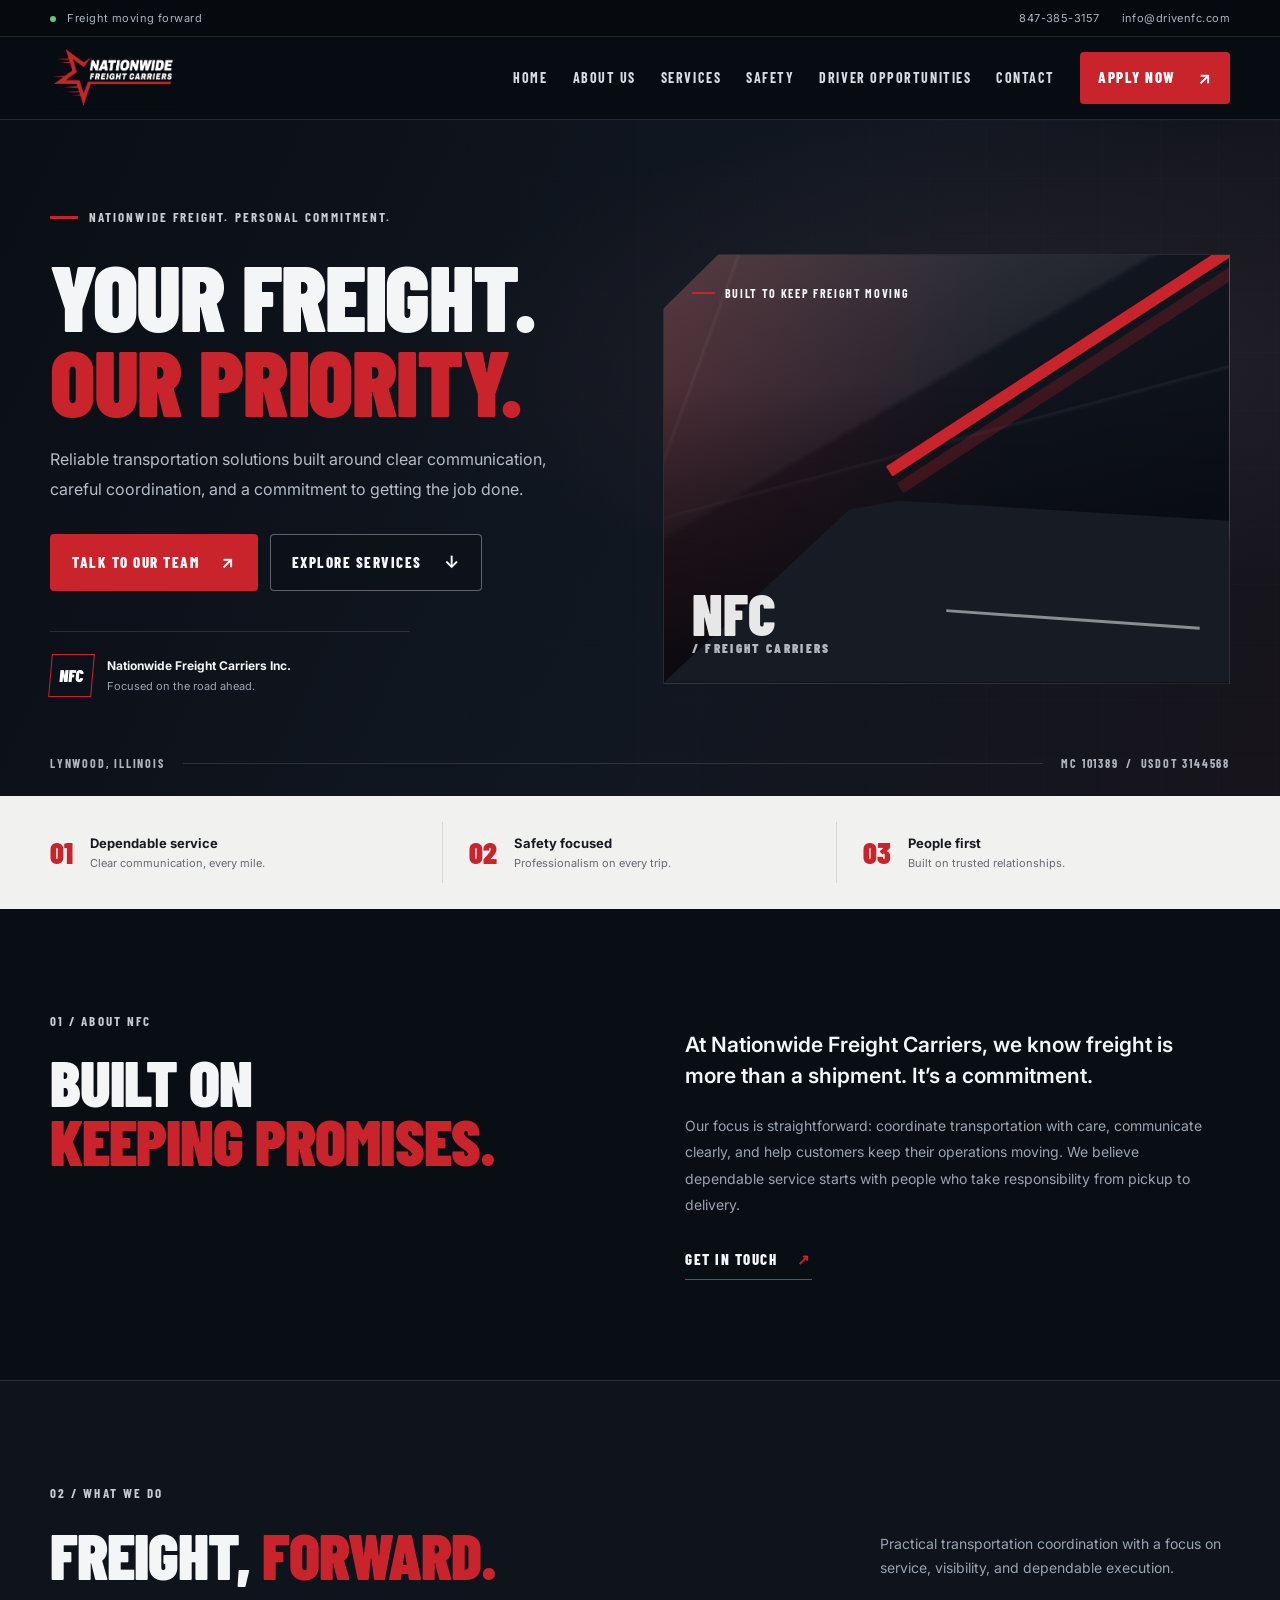
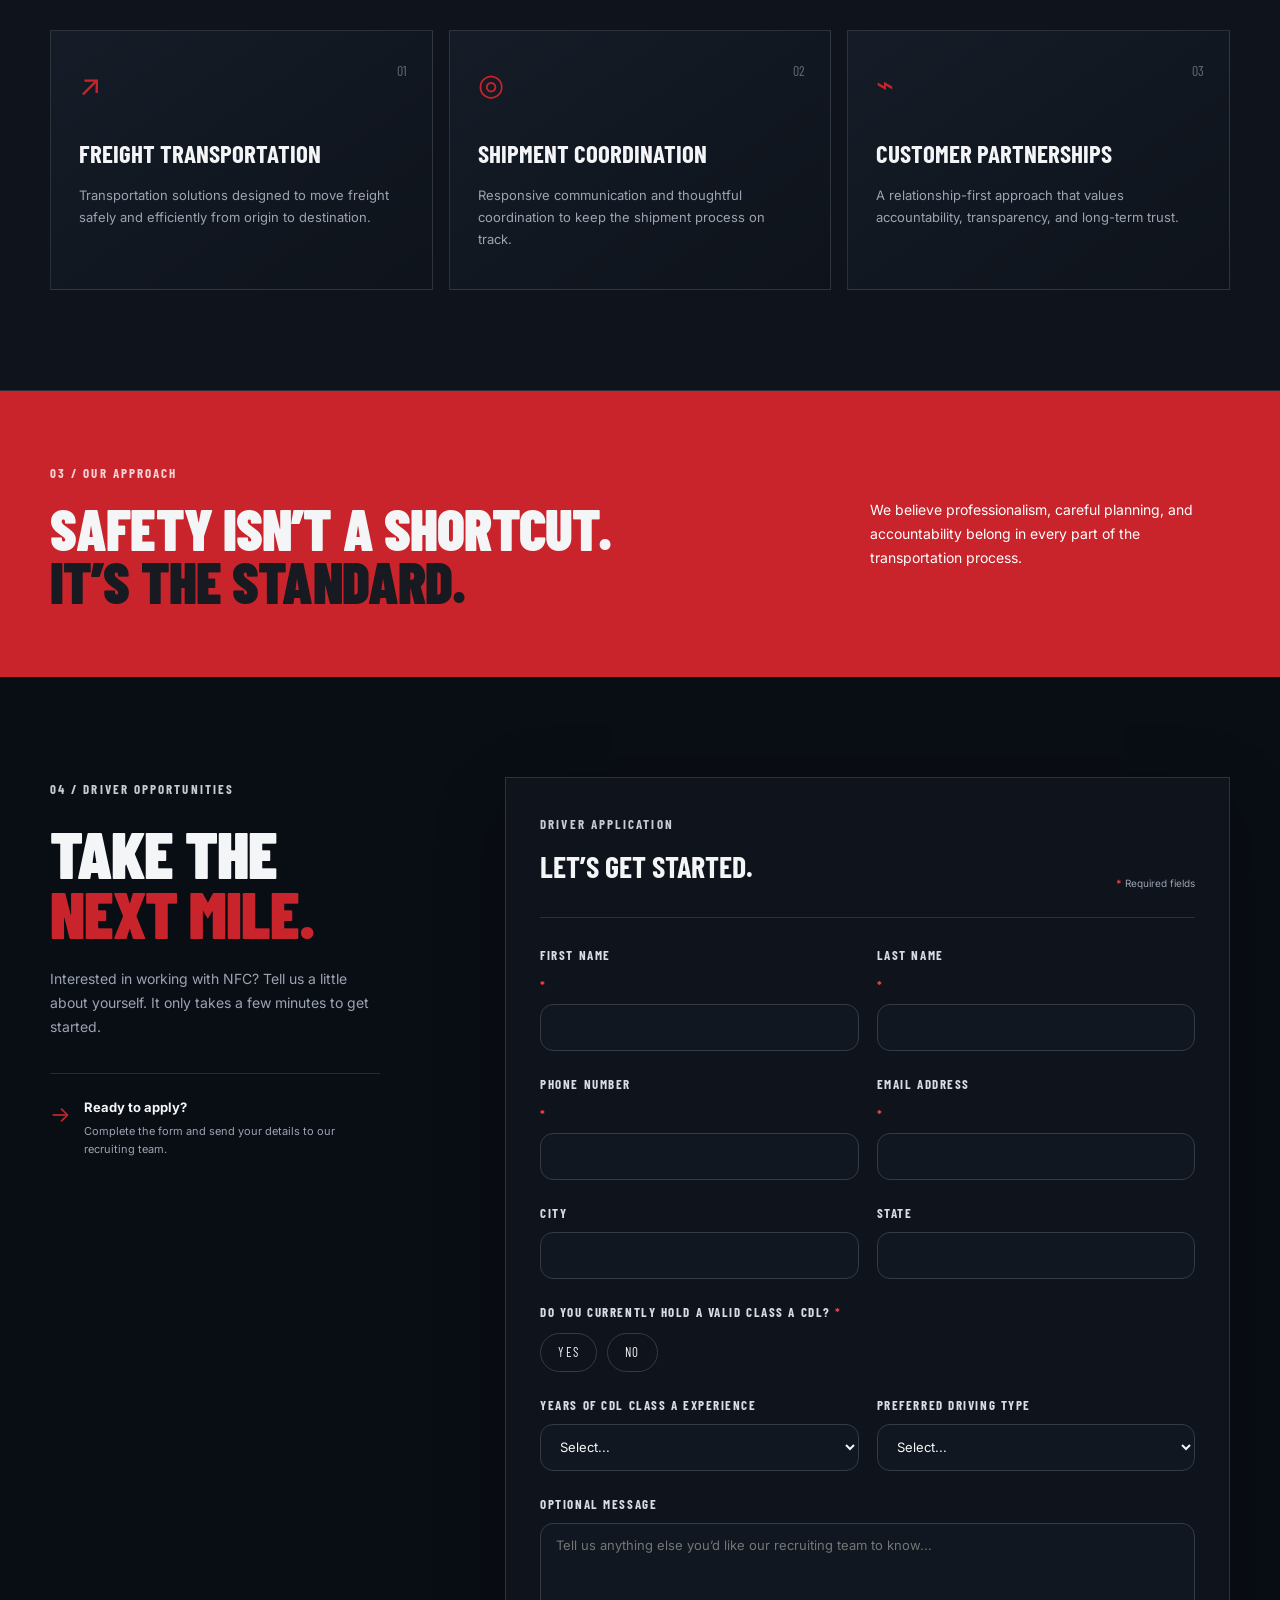
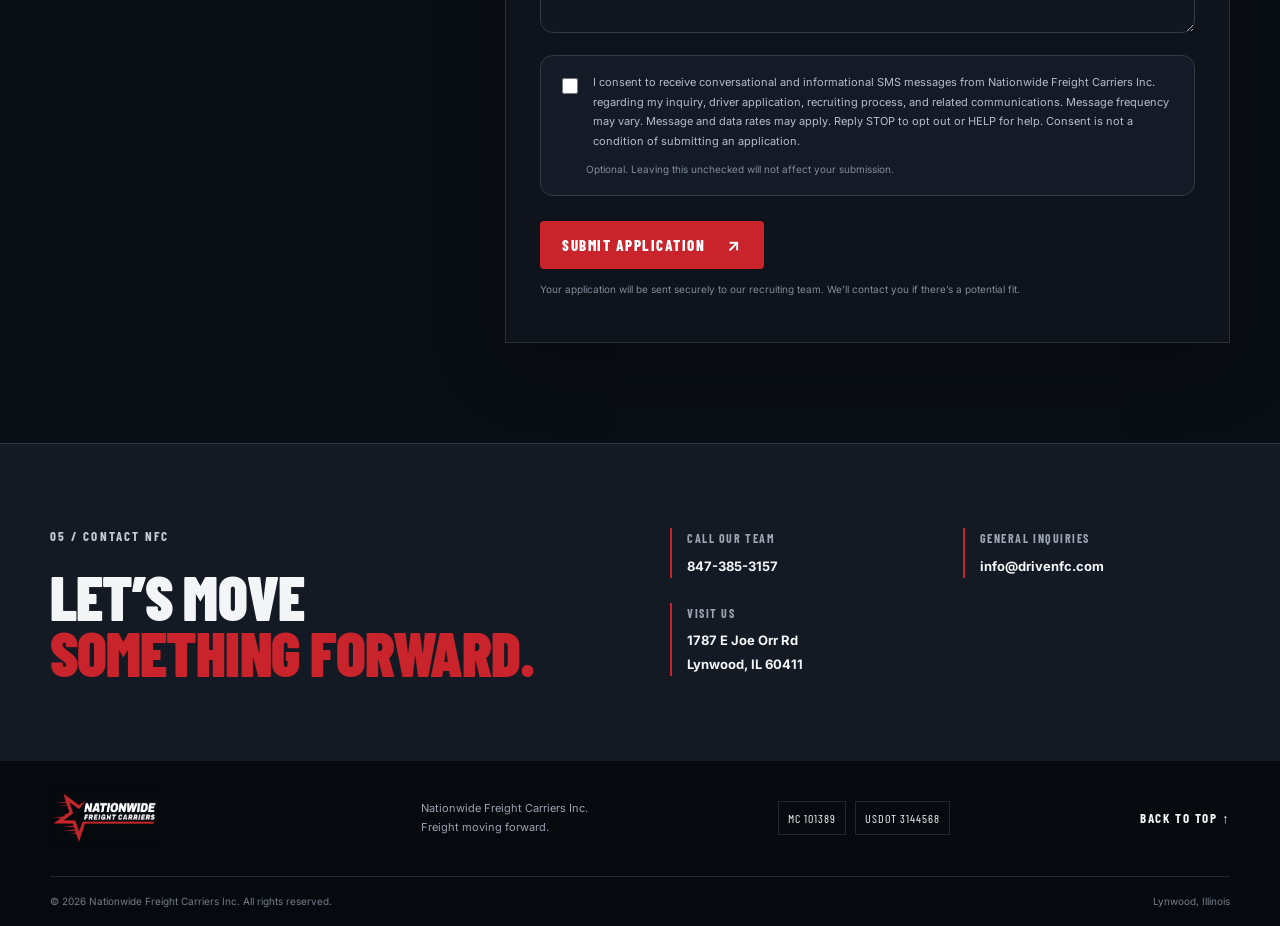
==== index.html @ 6bbef36c "Add favicon and apple touch icon links Add favicon and apple touch icon links to the HTML." ====
<!doctype html>
<html lang="en">
<head>
  <meta charset="utf-8">
  <meta name="viewport" content="width=device-width, initial-scale=1">
  <meta name="theme-color" content="#090d14">
  <meta name="description" content="Nationwide Freight Carriers Inc. — dependable freight transportation and logistics. Contact NFC or apply to join our team.">
  <title>Nationwide Freight Carriers Inc. | NFC</title>
  <link rel="preconnect" href="https://fonts.googleapis.com">
  <link rel="preconnect" href="https://fonts.gstatic.com" crossorigin>
  <link href="https://fonts.googleapis.com/css2?family=Barlow+Condensed:wght@500;600;700;800;900&family=Inter:wght@400;500;600;700;800&display=swap" rel="stylesheet">
  <link rel="stylesheet" href="styles.css">
  <link rel="icon" type="image/png" sizes="32x32" href="/assets/favicon-32.png">
<link rel="icon" type="image/png" sizes="16x16" href="/assets/favicon-16.png">
<link rel="apple-touch-icon" sizes="180x180" href="/assets/favicon-180.png">
</head>
<body>
  <div class="topbar">
    <div class="container topbar-inner">
      <span><i class="status-dot"></i> Freight moving forward</span>
      <div class="top-links"><a href="tel:+18473853157">847-385-3157</a><a href="mailto:info@drivenfc.com">info@drivenfc.com</a></div>
    </div>
  </div>
  <header class="site-header">
    <div class="container nav-wrap">
      <a class="brand" href="#home" aria-label="Nationwide Freight Carriers home"><img src="assets/nfc-logo.png" alt="Nationwide Freight Carriers Inc. logo"></a>
      <button class="menu-toggle" aria-label="Toggle navigation" aria-expanded="false"><span></span><span></span><span></span></button>
      <nav class="nav" aria-label="Main navigation">
        <a href="#home">Home</a><a href="#about">About us</a><a href="#services">Services</a><a href="#safety">Safety</a><a href="#apply">Driver opportunities</a><a href="#contact">Contact</a>
        <a class="button button-red nav-apply" href="#apply">Apply now <b>↗</b></a>
      </nav>
    </div>
  </header>

  <main>
    <section class="hero" id="home">
      <div class="hero-grid"></div>
      <div class="container hero-content">
        <div class="hero-copy">
          <div class="eyebrow"><span></span> Nationwide freight. Personal commitment.</div>
          <h1>YOUR FREIGHT.<br><em>OUR PRIORITY.</em></h1>
          <p class="hero-lede">Reliable transportation solutions built around clear communication, careful coordination, and a commitment to getting the job done.</p>
          <div class="hero-actions"><a class="button button-red" href="#contact">Talk to our team <b>↗</b></a><a class="button button-outline" href="#services">Explore services <b>↓</b></a></div>
          <div class="hero-proof"><div class="proof-mark">NFC</div><div><strong>Nationwide Freight Carriers Inc.</strong><small>Focused on the road ahead.</small></div></div>
        </div>
        <div class="hero-visual">
          <div class="visual-overlay"></div><div class="visual-road"></div>
          <div class="visual-label"><span></span> BUILT TO KEEP FREIGHT MOVING</div>
          <div class="visual-number">NFC <small>/ FREIGHT CARRIERS</small></div>
          <div class="red-slash"></div>
        </div>
      </div>
      <div class="container hero-bottom"><span>LYNWOOD, ILLINOIS</span><i></i><span>MC 101389&nbsp; / &nbsp;USDOT 3144568</span></div>
    </section>

    <section class="quick-strip"><div class="container strip-grid">
      <div><span class="strip-num">01</span><div><strong>Dependable service</strong><small>Clear communication, every mile.</small></div></div>
      <div><span class="strip-num">02</span><div><strong>Safety focused</strong><small>Professionalism on every trip.</small></div></div>
      <div><span class="strip-num">03</span><div><strong>People first</strong><small>Built on trusted relationships.</small></div></div>
    </div></section>

    <section class="section about-section" id="about">
      <div class="container two-col">
        <div class="section-kicker"><span>01 / ABOUT NFC</span><h2>BUILT ON<br><em>KEEPING PROMISES.</em></h2></div>
        <div class="section-copy"><p class="lead">At Nationwide Freight Carriers, we know freight is more than a shipment. It’s a commitment.</p><p>Our focus is straightforward: coordinate transportation with care, communicate clearly, and help customers keep their operations moving. We believe dependable service starts with people who take responsibility from pickup to delivery.</p><a class="text-link" href="#contact">Get in touch <span>↗</span></a></div>
      </div>
    </section>

    <section class="section services-section" id="services">
      <div class="container">
        <div class="section-heading"><div class="section-kicker"><span>02 / WHAT WE DO</span><h2>FREIGHT, <em>FORWARD.</em></h2></div><p>Practical transportation coordination with a focus on service, visibility, and dependable execution.</p></div>
        <div class="service-grid">
          <article class="service-card"><div class="service-icon">↗</div><span class="card-index">01</span><h3>Freight transportation</h3><p>Transportation solutions designed to move freight safely and efficiently from origin to destination.</p></article>
          <article class="service-card"><div class="service-icon">◎</div><span class="card-index">02</span><h3>Shipment coordination</h3><p>Responsive communication and thoughtful coordination to keep the shipment process on track.</p></article>
          <article class="service-card"><div class="service-icon">⌁</div><span class="card-index">03</span><h3>Customer partnerships</h3><p>A relationship-first approach that values accountability, transparency, and long-term trust.</p></article>
        </div>
      </div>
    </section>

    <section class="safety-band" id="safety"><div class="container safety-inner"><div><span class="section-label">03 / OUR APPROACH</span><h2>SAFETY ISN’T A SHORTCUT.<br><em>IT’S THE STANDARD.</em></h2></div><p>We believe professionalism, careful planning, and accountability belong in every part of the transportation process.</p></div></section>

    <section class="section apply-section" id="apply">
      <div class="container apply-layout">
        <div class="apply-intro"><span class="section-label">04 / DRIVER OPPORTUNITIES</span><h2>TAKE THE<br><em>NEXT MILE.</em></h2><p>Interested in working with NFC? Tell us a little about yourself. It only takes a few minutes to get started.</p><div class="apply-note"><span>→</span><div><strong>Ready to apply?</strong><small>Complete the form and send your details to our recruiting team.</small></div></div></div>
        <div class="form-panel">
          <div class="form-heading"><div><span class="section-label">DRIVER APPLICATION</span><h3>LET’S GET STARTED.</h3></div><span class="required-note"><b>*</b> Required fields</span></div>
          <form id="application-form" action="https://formsubmit.app/f/f2rxe3bkrh" method="POST">
            <input type="hidden" name="_subject" value="NFC Driver Application">
            <input type="text" name="_gotcha" tabindex="-1" autocomplete="off" aria-hidden="true" style="position:absolute;left:-9999px;width:1px;height:1px" value="">
            <div class="form-grid">
              <label>First name <b>*</b><input name="firstName" autocomplete="given-name" required></label>
              <label>Last name <b>*</b><input name="lastName" autocomplete="family-name" required></label>
              <label>Phone number <b>*</b><input name="phone" type="tel" autocomplete="tel" required></label>
              <label>Email address <b>*</b><input name="email" type="email" autocomplete="email" required></label>
              <label>City<input name="city" autocomplete="address-level2"></label>
              <label>State<input name="state" autocomplete="address-level1"></label>
              <fieldset class="full-width"><legend>Do you currently hold a valid Class A CDL? <b>*</b></legend><div class="choice-row"><label class="choice"><input type="radio" name="cdl" value="Yes" required><span>Yes</span></label><label class="choice"><input type="radio" name="cdl" value="No" required><span>No</span></label></div></fieldset>
              <label>Years of CDL Class A experience<select name="experience"><option value="">Select...</option><option>Not yet licensed</option><option>Less than 1 year</option><option>1–2 years</option><option>3–5 years</option><option>6–10 years</option><option>10+ years</option></select></label>
              <label>Preferred driving type<select name="drivingType"><option value="">Select...</option><option>OTR</option><option>Regional</option><option>Local</option><option>Team driving</option><option>Open to options</option></select></label>
              <label class="full-width">Optional message<textarea name="message" rows="4" placeholder="Tell us anything else you’d like our recruiting team to know..."></textarea></label>
              <div class="consent full-width"><label class="consent-check"><input type="checkbox" name="smsConsent" value="Yes"><span>I consent to receive conversational and informational SMS messages from Nationwide Freight Carriers Inc. regarding my inquiry, driver application, recruiting process, and related communications. Message frequency may vary. Message and data rates may apply. Reply STOP to opt out or HELP for help. Consent is not a condition of submitting an application.</span></label><small>Optional. Leaving this unchecked will not affect your submission.</small></div>
            </div>
            <button class="button button-red submit-button" type="submit">Submit application <b>↗</b></button>
            <p class="form-disclaimer">Your application will be sent securely to our recruiting team. We’ll contact you if there’s a potential fit.</p>
            <p class="form-status" id="form-status" role="status" aria-live="polite"></p>
          </form>
        </div>
      </div>
    </section>

    <section class="contact-section" id="contact"><div class="container contact-inner"><div><span class="section-label">05 / CONTACT NFC</span><h2>LET’S MOVE<br><em>SOMETHING FORWARD.</em></h2></div><div class="contact-details"><a href="tel:+18473853157"><small>CALL OUR TEAM</small><strong>847-385-3157</strong></a><a href="mailto:info@drivenfc.com"><small>GENERAL INQUIRIES</small><strong>info@drivenfc.com</strong></a><div><small>VISIT US</small><strong>1787 E Joe Orr Rd<br>Lynwood, IL 60411</strong></div></div></div></section>
  </main>
  <footer class="footer"><div class="container footer-main"><a class="footer-brand" href="#home"><img src="assets/nfc-logo.png" alt="NFC logo"></a><p>Nationwide Freight Carriers Inc.<br>Freight moving forward.</p><div class="footer-ids"><span>MC 101389</span><span>USDOT 3144568</span></div><a class="back-top" href="#home">BACK TO TOP ↑</a></div><div class="container footer-bottom"><span>© <span id="year"></span> Nationwide Freight Carriers Inc. All rights reserved.</span><span>Lynwood, Illinois</span></div></footer>
  <script src="script.js"></script>
</body>
</html>
---- styles.css ----
:root{--bg:#090d14;--panel:#101620;--panel2:#141b26;--red:#c9232b;--red2:#e33139;--text:#f4f5f7;--muted:#9ba4b2;--line:rgba(255,255,255,.12);--display:"Barlow Condensed",Impact,sans-serif;--body:Inter,Arial,sans-serif}
*{box-sizing:border-box}html{scroll-behavior:smooth;scroll-padding-top:100px}body{margin:0;background:var(--bg);color:var(--text);font-family:var(--body);font-size:14px;line-height:1.7}a{color:inherit;text-decoration:none}.container{width:min(1180px,calc(100% - 48px));margin:auto}.topbar{background:#06090e;border-bottom:1px solid var(--line);color:#aeb5c0;font-size:11px;letter-spacing:.04em}.topbar-inner,.top-links{display:flex;align-items:center;justify-content:space-between;gap:24px}.topbar-inner{min-height:36px}.top-links{gap:22px}.top-links a:hover,.nav a:hover{color:#fff}.status-dot{display:inline-block;width:6px;height:6px;border-radius:50%;background:#65c58a;margin-right:8px}.site-header{position:sticky;top:0;z-index:20;background:rgba(8,12,19,.94);backdrop-filter:blur(14px);border-bottom:1px solid var(--line)}.nav-wrap{height:82px;display:flex;align-items:center;justify-content:space-between;gap:30px}.brand{display:flex;align-items:center;width:255px;max-width:28%}.brand img{display:block;width:100%;height:auto;max-height:64px;object-fit:contain;object-position:left center}.nav{display:flex;align-items:center;gap:25px;font-family:var(--display);font-size:14px;font-weight:700;letter-spacing:.11em;text-transform:uppercase}.nav>a:not(.button){color:#d7dbe2;transition:color .2s}.button{display:inline-flex;align-items:center;justify-content:center;gap:22px;padding:13px 21px;border:1px solid transparent;border-radius:4px;font-family:var(--display);font-weight:800;font-size:15px;letter-spacing:.1em;text-transform:uppercase;transition:transform .2s,background .2s,border-color .2s;cursor:pointer}.button:hover{transform:translateY(-2px)}.button b{font-family:var(--body);font-size:17px}.button-red{background:var(--red);color:white}.button-red:hover{background:var(--red2)}.nav-apply{padding:11px 17px}.button-outline{border-color:rgba(255,255,255,.35);background:rgba(8,12,19,.25)}.button-outline:hover{border-color:#fff}.menu-toggle{display:none;background:none;border:0;padding:8px}.menu-toggle span{display:block;width:24px;height:2px;background:white;margin:5px}
.hero{position:relative;overflow:hidden;padding:86px 0 0;background:radial-gradient(ellipse at 80% 35%,#24212a 0,transparent 40%),linear-gradient(115deg,#0a0e15 0%,#111721 55%,#17141b 100%)}.hero-grid{position:absolute;inset:0;opacity:.22;background-image:linear-gradient(rgba(255,255,255,.05) 1px,transparent 1px),linear-gradient(90deg,rgba(255,255,255,.05) 1px,transparent 1px);background-size:58px 58px;mask-image:linear-gradient(90deg,transparent,#000)}.hero-content{position:relative;display:grid;grid-template-columns:1fr 1fr;gap:45px;align-items:center;min-height:470px}.hero-copy{padding-bottom:34px;z-index:1}.eyebrow,.section-label,.section-kicker>span{font-family:var(--display);font-size:13px;letter-spacing:.16em;font-weight:700;color:#c7ccd4;text-transform:uppercase}.eyebrow{display:flex;align-items:center;gap:11px}.eyebrow span{width:28px;height:3px;background:var(--red)}h1,h2,h3,p{margin-top:0}h1,h2{font-family:var(--display);font-weight:900;line-height:.91;letter-spacing:-.015em}h1{font-size:clamp(56px,7.3vw,94px);margin:25px 0 22px}h1 em,h2 em{color:var(--red);font-style:normal}.hero-lede{max-width:500px;color:#b5bdc9;font-size:16px;line-height:1.85}.hero-actions{display:flex;gap:12px;flex-wrap:wrap;margin:30px 0 40px}.hero-proof{display:flex;align-items:center;gap:14px;border-top:1px solid var(--line);padding-top:22px;max-width:360px}.proof-mark{display:grid;place-items:center;width:43px;height:43px;border:1px solid var(--red);font-family:var(--display);font-size:17px;font-weight:900;color:#fff;transform:skew(-5deg)}.hero-proof strong,.hero-proof small{display:block}.hero-proof strong{font-size:12px}.hero-proof small{color:var(--muted);font-size:11px}.hero-visual{height:430px;position:relative;overflow:hidden;background:linear-gradient(150deg,#41434a 0%,#232630 37%,#111620 38%,#080b10 100%);border:1px solid rgba(255,255,255,.12);clip-path:polygon(10% 0,100% 0,100% 100%,0 100%,0 13%)}.hero-visual:before{content:"";position:absolute;inset:0;background:linear-gradient(110deg,transparent 10%,rgba(255,255,255,.06) 10.3%,transparent 10.8%),linear-gradient(165deg,transparent 45%,rgba(255,255,255,.06) 45.3%,transparent 46%);background-size:100% 100%}.visual-overlay{position:absolute;inset:0;background:linear-gradient(0deg,rgba(6,9,14,.92),rgba(6,9,14,.06) 70%),linear-gradient(90deg,rgba(201,35,43,.2),transparent 60%)}.visual-road{position:absolute;bottom:0;left:0;right:0;height:43%;background:linear-gradient(170deg,transparent 0 15%,#171b23 15.5% 100%);clip-path:polygon(35% 0,100% 12%,100% 100%,0 100%)}.visual-road:after{content:"";position:absolute;top:65%;left:50%;width:45%;height:3px;background:#d9d9d9;transform:rotate(4deg);opacity:.6}.visual-label{position:absolute;top:28px;left:28px;display:flex;align-items:center;gap:10px;font-family:var(--display);font-weight:700;font-size:12px;letter-spacing:.14em}.visual-label span{width:23px;height:2px;background:var(--red)}.visual-number{position:absolute;bottom:28px;left:28px;font-family:var(--display);font-weight:900;font-size:58px;line-height:1;color:rgba(255,255,255,.9)}.visual-number small{display:block;font-size:13px;letter-spacing:.18em;color:#b2b7c0}.red-slash{position:absolute;right:-50px;top:95px;width:75%;height:12px;background:var(--red);transform:rotate(-33deg);box-shadow:0 20px 0 rgba(201,35,43,.24)}.hero-bottom{position:relative;display:flex;align-items:center;gap:18px;padding:22px 0;font-family:var(--display);font-weight:700;font-size:12px;letter-spacing:.15em;color:#aeb5c0}.hero-bottom i{height:1px;flex:1;background:var(--line)}.quick-strip{background:#f1f1f0;color:#171a20}.strip-grid{display:grid;grid-template-columns:repeat(3,1fr);padding:26px 0}.strip-grid>div{display:flex;align-items:center;gap:17px;padding:5px 26px;border-right:1px solid #d6d7d8}.strip-grid>div:first-child{padding-left:0}.strip-grid>div:last-child{border:0}.strip-num{font-family:var(--display);font-size:30px;font-weight:900;color:var(--red)}.strip-grid strong,.strip-grid small{display:block}.strip-grid strong{font-size:13px}.strip-grid small{font-size:11px;color:#646a73}
.section{padding:100px 0}.two-col{display:grid;grid-template-columns:1fr 1fr;gap:90px}.section-kicker h2,.section-heading h2,.contact-inner h2,.apply-intro h2{font-size:clamp(46px,5vw,68px);margin:21px 0 0}.section-copy{max-width:520px;padding-top:20px}.lead{font-size:21px;font-weight:600;line-height:1.5}.section-copy p:not(.lead){color:var(--muted);line-height:1.9}.text-link{display:inline-flex;gap:20px;align-items:center;margin-top:14px;padding-bottom:7px;border-bottom:1px solid var(--red);font-family:var(--display);font-size:15px;font-weight:800;letter-spacing:.1em;text-transform:uppercase}.text-link span{color:var(--red)}.services-section{background:#0e131c;border-top:1px solid var(--line);border-bottom:1px solid var(--line)}.section-heading{display:flex;align-items:end;justify-content:space-between;gap:50px;margin-bottom:45px}.section-heading>p{max-width:350px;color:var(--muted);margin:0 0 5px}.service-grid{display:grid;grid-template-columns:repeat(3,1fr);gap:16px}.service-card{position:relative;min-height:260px;padding:28px;background:linear-gradient(145deg,#151c27,#0e131b);border:1px solid var(--line);transition:transform .25s,border-color .25s}.service-card:hover{transform:translateY(-5px);border-color:rgba(201,35,43,.7)}.service-icon{font-size:30px;color:var(--red);margin-bottom:22px}.card-index{position:absolute;right:25px;top:28px;color:#626b78;font-family:var(--display);font-size:14px}.service-card h3{font-family:var(--display);font-size:25px;text-transform:uppercase;margin-bottom:10px}.service-card p{color:var(--muted);font-size:13px;margin:0}.safety-band{padding:70px 0;background:var(--red)}.safety-inner{display:flex;align-items:center;justify-content:space-between;gap:50px}.safety-inner .section-label{color:rgba(255,255,255,.8)}.safety-inner h2{font-size:clamp(36px,4.5vw,58px);margin:18px 0 0}.safety-inner h2 em{color:#171a20}.safety-inner>p{max-width:360px;margin:0;color:#fff;font-size:14px}.apply-section{background:#090d14}.apply-layout{display:grid;grid-template-columns:.7fr 1.3fr;gap:65px;align-items:start}.apply-intro{position:sticky;top:120px}.apply-intro h2{font-size:clamp(50px,5.2vw,70px)}.apply-intro>p{color:var(--muted);max-width:330px;margin-top:24px}.apply-note{display:flex;gap:13px;align-items:flex-start;border-top:1px solid var(--line);margin-top:35px;padding-top:22px;max-width:330px}.apply-note>span{color:var(--red);font-size:22px}.apply-note strong,.apply-note small{display:block}.apply-note strong{font-size:13px}.apply-note small{font-size:11px;color:var(--muted);margin-top:3px}.form-panel{padding:34px;background:#0e131c;border:1px solid rgba(255,255,255,.13);box-shadow:0 20px 70px rgba(0,0,0,.2)}.form-heading{display:flex;align-items:end;justify-content:space-between;gap:20px;padding-bottom:25px;margin-bottom:26px;border-bottom:1px solid var(--line)}.form-heading h3{font-family:var(--display);font-size:30px;margin:5px 0 0}.required-note{font-size:10px;color:var(--muted)}.required-note b,label b,legend b{color:#ef4149}.form-grid{display:grid;grid-template-columns:1fr 1fr;gap:22px 18px}.form-grid>label{display:flex;flex-direction:column;gap:8px;font-family:var(--display);font-size:13px;letter-spacing:.12em;text-transform:uppercase;font-weight:700;color:#d8dce3}.form-grid input:not([type=radio]):not([type=checkbox]),.form-grid select,.form-grid textarea{width:100%;background:#111720;border:1px solid #343b47;border-radius:13px;padding:13px 15px;min-height:47px;color:#f4f5f7;font-family:var(--body);font-size:13px;letter-spacing:0;text-transform:none;outline:none;transition:border-color .2s,box-shadow .2s}.form-grid textarea{resize:vertical;min-height:110px}.form-grid input:focus,.form-grid select:focus,.form-grid textarea:focus{border-color:var(--red);box-shadow:0 0 0 3px rgba(201,35,43,.12)}.form-grid select{appearance:auto}.full-width{grid-column:1/-1}.form-grid fieldset{border:0;padding:0;margin:0;min-width:0}.form-grid legend{padding:0;margin-bottom:10px;font-family:var(--display);font-size:13px;letter-spacing:.12em;text-transform:uppercase;font-weight:700;color:#d8dce3}.choice-row{display:flex;gap:10px}.choice{position:relative;cursor:pointer}.choice input{position:absolute;opacity:0;inset:0}.choice span{display:block;border:1px solid #343b47;border-radius:999px;padding:7px 17px;font-family:var(--display);font-size:13px;letter-spacing:.1em;text-transform:uppercase}.choice input:checked+span{background:var(--red);border-color:var(--red);color:#fff}.choice input:focus-visible+span{outline:2px solid white;outline-offset:2px}.consent{background:#141b26;border:1px solid #343b47;border-radius:13px;padding:17px}.consent-check{display:flex;gap:12px;align-items:flex-start;color:#b5bdc9;font-size:11px;line-height:1.8;cursor:pointer}.consent-check input{margin-top:5px;accent-color:var(--red);flex:0 0 auto;width:16px;height:16px}.consent>small{display:block;margin:9px 0 0 28px;color:#818b9a;font-size:10px}.submit-button{margin-top:25px;min-width:220px}.form-disclaimer{font-size:10px;color:#828c9a;margin:12px 0 0}.form-status{font-size:12px;color:#a8e0b8;margin:10px 0 0}.contact-section{padding:80px 0;background:#141a24;border-top:1px solid var(--line)}.contact-inner{display:grid;grid-template-columns:1fr 1fr;gap:60px;align-items:center}.contact-inner h2{font-size:clamp(42px,4.8vw,64px)}.contact-details{display:grid;grid-template-columns:1fr 1fr;gap:25px}.contact-details>div,.contact-details>a{border-left:2px solid var(--red);padding-left:15px}.contact-details small,.contact-details strong{display:block}.contact-details small{font-family:var(--display);letter-spacing:.13em;font-weight:700;color:#9ca5b2;font-size:12px;margin-bottom:6px}.contact-details strong{font-size:13px;line-height:1.8}.contact-details a:hover strong{color:#ff7c81}.footer{background:#06090e}.footer-main{display:flex;align-items:center;justify-content:space-between;gap:30px;padding:30px 0;border-bottom:1px solid var(--line)}.footer-brand{width:180px}.footer-brand img{display:block;width:100%;max-height:55px;object-fit:contain;object-position:left center}.footer-main p{margin:0;color:#9ba4b2;font-size:11px}.footer-ids{display:flex;gap:9px;flex-wrap:wrap}.footer-ids span{border:1px solid var(--line);padding:6px 9px;font-family:var(--display);font-size:12px;letter-spacing:.08em}.back-top{font-family:var(--display);font-size:13px;letter-spacing:.12em;font-weight:700}.footer-bottom{display:flex;justify-content:space-between;gap:20px;padding:16px 0;color:#737d8b;font-size:10px}
@media(max-width:1000px){.nav{gap:14px;font-size:12px}.brand{width:200px}.hero-content{gap:25px}.hero-visual{height:390px}.apply-layout{gap:30px}.form-panel{padding:25px}}
@media(max-width:800px){.topbar-inner{min-height:34px}.top-links{gap:12px}.nav-wrap{height:72px}.brand{max-width:65%;width:220px}.menu-toggle{display:block}.nav{display:none;position:absolute;top:72px;left:0;right:0;background:#0b1018;border-bottom:1px solid var(--line);padding:20px 24px 25px;align-items:stretch;flex-direction:column;gap:18px}.nav.open{display:flex}.nav-apply{align-self:flex-start}.hero{padding-top:60px}.hero-content{grid-template-columns:1fr;min-height:auto}.hero-copy{padding-bottom:0}.hero-visual{height:290px;margin:0 0 10px}.hero-bottom{font-size:10px}.strip-grid{grid-template-columns:1fr;padding:10px 0}.strip-grid>div,.strip-grid>div:first-child{padding:15px 0;border-right:0;border-bottom:1px solid #d6d7d8}.strip-grid>div:last-child{border:0}.two-col,.contact-inner{grid-template-columns:1fr;gap:35px}.section{padding:70px 0}.section-copy{padding-top:0}.section-heading{align-items:start;flex-direction:column;gap:20px}.service-grid{grid-template-columns:1fr}.service-card{min-height:220px}.safety-inner{align-items:start;flex-direction:column;gap:25px}.apply-layout{grid-template-columns:1fr;gap:35px}.apply-intro{position:static}.apply-intro>p,.apply-note{max-width:500px}.contact-details{max-width:550px}.footer-main{flex-wrap:wrap}.footer-brand{width:155px}}
@media(max-width:520px){.container{width:calc(100% - 32px)}.topbar-inner{justify-content:center}.topbar-inner>span{display:none}.top-links{width:100%;justify-content:space-between}.nav-wrap{height:66px}.nav{top:66px}.brand{width:190px}.hero{padding-top:45px}.eyebrow{font-size:11px}h1{font-size:57px}.hero-lede{font-size:14px}.hero-actions{gap:9px}.button{padding:12px 14px;font-size:13px;gap:12px}.hero-visual{height:235px}.visual-number{font-size:45px;left:18px;bottom:20px}.visual-label{left:18px;top:20px;font-size:10px}.hero-bottom{gap:9px;font-size:9px;letter-spacing:.08em}.strip-grid>div{gap:12px}.section{padding:60px 0}.section-kicker h2,.section-heading h2,.contact-inner h2,.apply-intro h2{font-size:49px}.form-panel{padding:20px 15px}.form-heading{align-items:start;flex-direction:column;gap:6px}.form-grid{grid-template-columns:1fr;gap:17px}.full-width{grid-column:auto}.contact-details{grid-template-columns:1fr;gap:18px}.footer-main{align-items:start;flex-direction:column;gap:17px}.footer-main p{order:2}.footer-bottom{font-size:9px}.footer-bottom span:last-child{display:none}}
@media(prefers-reduced-motion:reduce){html{scroll-behavior:auto}*,*:before,*:after{transition:none!important;animation:none!important}}

/* Driver application submission feedback */
.form-status.success { color: #32c878; }
.form-status.error { color: #ff6b6b; }
.submit-button:disabled { opacity: .7; cursor: wait; }
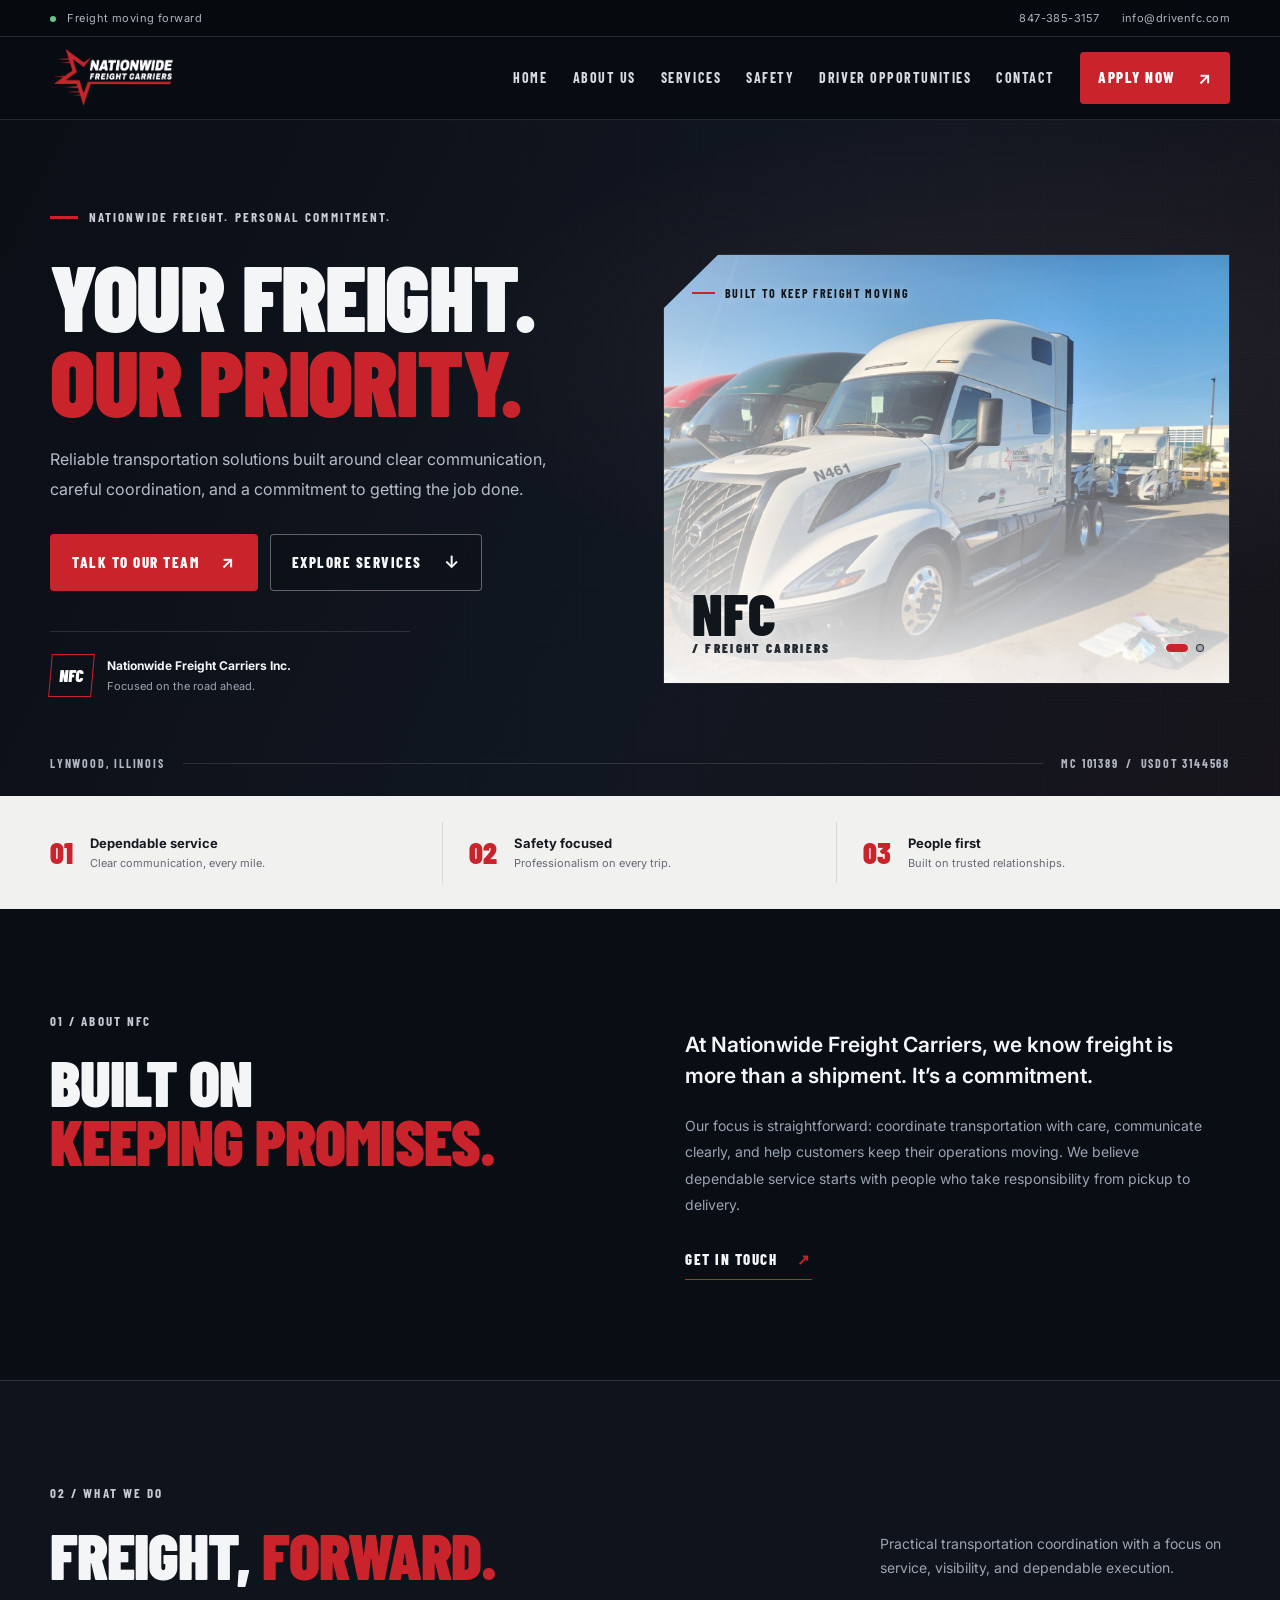
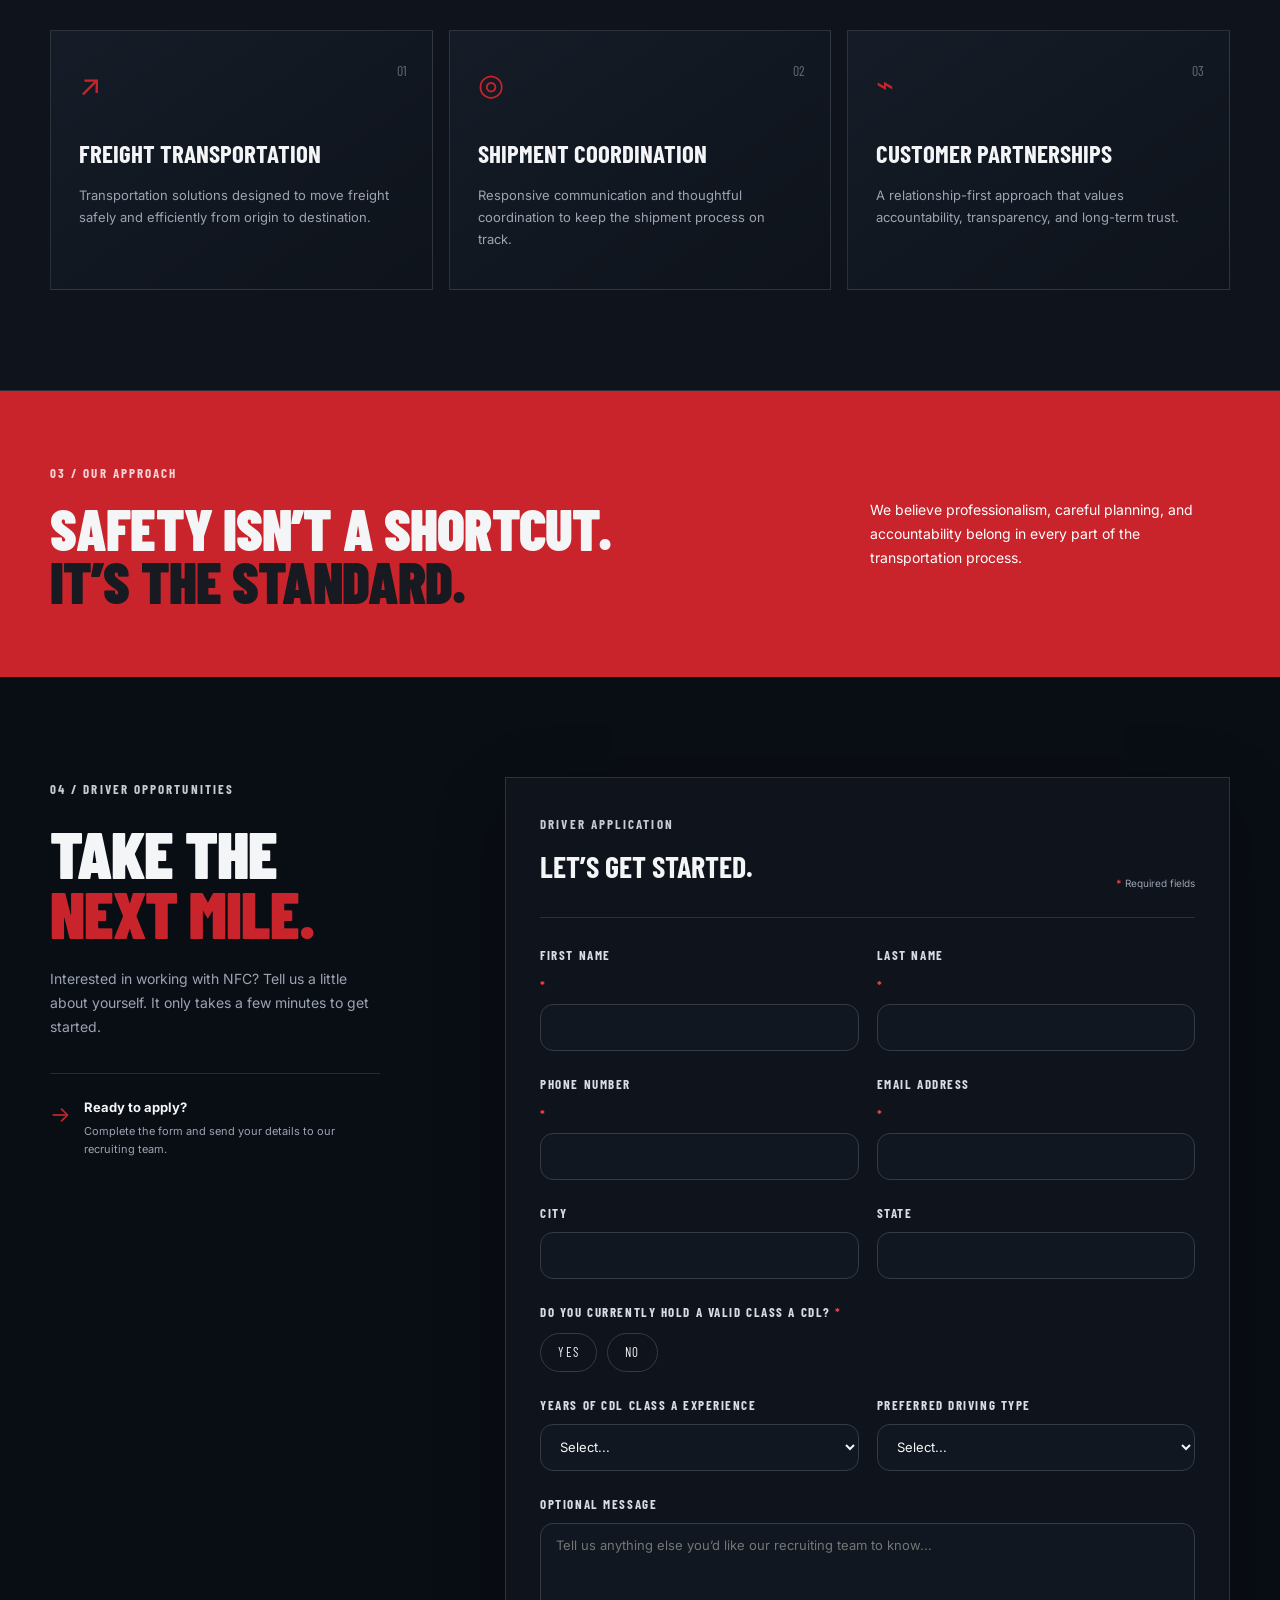
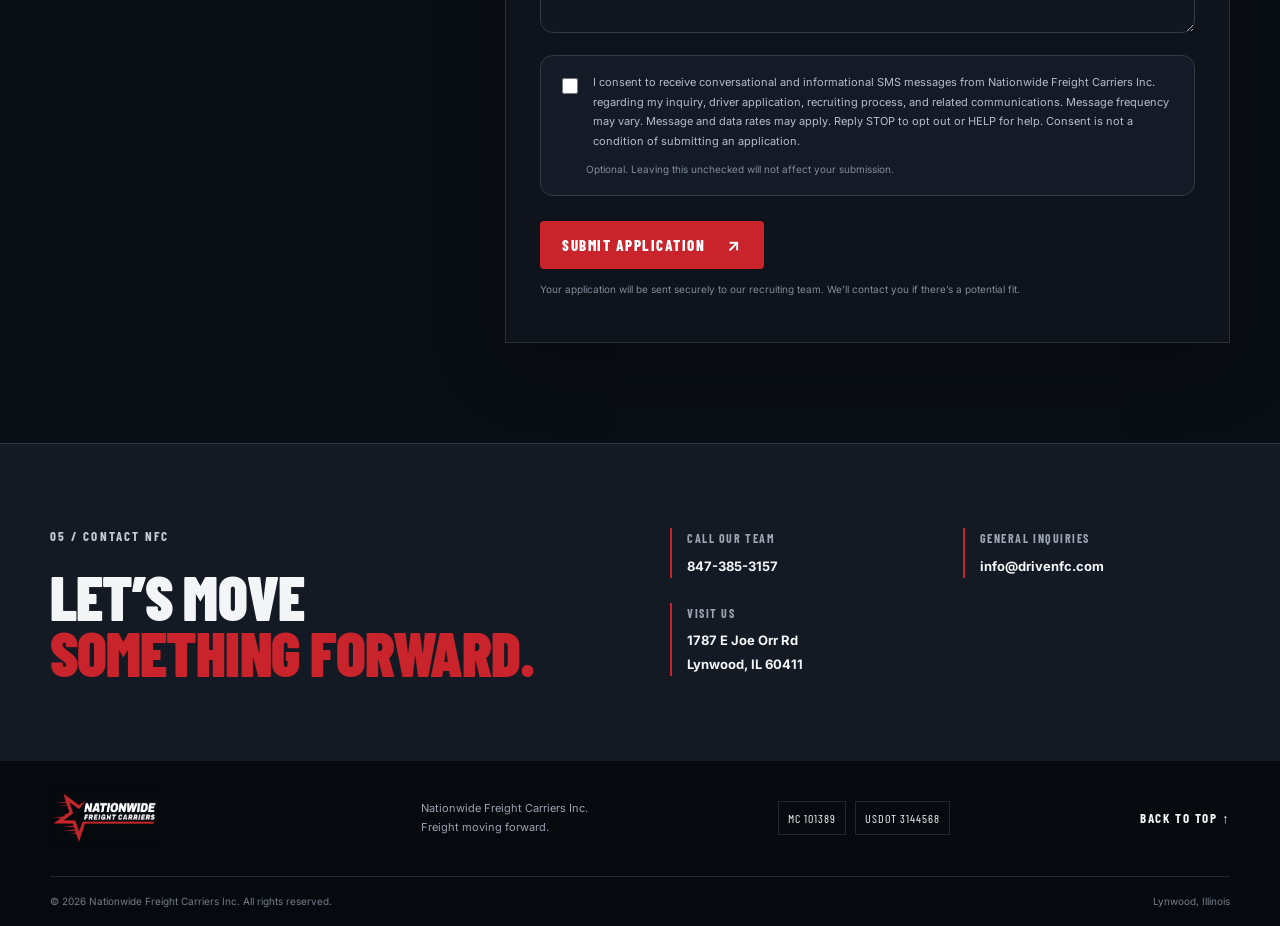
==== commit 317f8207: "Add files via upload" ====
--- a/index.html
+++ b/index.html
@@ -10,7 +10,7 @@
   <link rel="preconnect" href="https://fonts.gstatic.com" crossorigin>
   <link href="https://fonts.googleapis.com/css2?family=Barlow+Condensed:wght@500;600;700;800;900&family=Inter:wght@400;500;600;700;800&display=swap" rel="stylesheet">
   <link rel="stylesheet" href="styles.css">
-  <link rel="icon" type="image/png" sizes="32x32" href="/assets/favicon-32.png">
+<link rel="icon" type="image/png" sizes="32x32" href="/assets/favicon-32.png">
 <link rel="icon" type="image/png" sizes="16x16" href="/assets/favicon-16.png">
 <link rel="apple-touch-icon" sizes="180x180" href="/assets/favicon-180.png">
 </head>
@@ -43,11 +43,18 @@
           <div class="hero-actions"><a class="button button-red" href="#contact">Talk to our team <b>↗</b></a><a class="button button-outline" href="#services">Explore services <b>↓</b></a></div>
           <div class="hero-proof"><div class="proof-mark">NFC</div><div><strong>Nationwide Freight Carriers Inc.</strong><small>Focused on the road ahead.</small></div></div>
         </div>
-        <div class="hero-visual">
-          <div class="visual-overlay"></div><div class="visual-road"></div>
+        <div class="hero-visual" data-tone="dark" aria-label="Nationwide Freight Carriers truck photo slideshow">
+          <div class="visual-slides" aria-live="off">
+            <img class="visual-slide is-active" src="assets/nfc-truck-01.jpg" alt="NFC white semi-truck tractor parked with other trucks" data-tone="light" fetchpriority="high">
+            <img class="visual-slide" src="assets/nfc-truck-02.jpg" alt="NFC white semi-truck connected to a white freight trailer" data-tone="light" loading="lazy">
+          </div>
+          <div class="visual-overlay"></div>
           <div class="visual-label"><span></span> BUILT TO KEEP FREIGHT MOVING</div>
           <div class="visual-number">NFC <small>/ FREIGHT CARRIERS</small></div>
-          <div class="red-slash"></div>
+          <div class="visual-pagination" role="group" aria-label="Choose truck photo">
+            <button class="visual-dot is-active" type="button" aria-label="Show truck photo 1" aria-pressed="true"></button>
+            <button class="visual-dot" type="button" aria-label="Show truck photo 2" aria-pressed="false"></button>
+          </div>
         </div>
       </div>
       <div class="container hero-bottom"><span>LYNWOOD, ILLINOIS</span><i></i><span>MC 101389&nbsp; / &nbsp;USDOT 3144568</span></div>
--- a/styles.css
+++ b/styles.css
@@ -11,3 +11,26 @@
 .form-status.success { color: #32c878; }
 .form-status.error { color: #ff6b6b; }
 .submit-button:disabled { opacity: .7; cursor: wait; }
+
+
+/* Hero truck-photo slideshow: preserves the original angular window and overlays. */
+.hero-visual{isolation:isolate;background:#0b1018;--visual-text:#fff;--visual-subtext:#e1e4e8}
+.visual-slides{position:absolute;inset:0;z-index:-1;overflow:hidden}
+.visual-slide{position:absolute;inset:0;width:100%;height:100%;display:block;object-fit:cover;object-position:center;opacity:0;transform:scale(1.035);transition:opacity 900ms ease,transform 6s ease}
+.visual-slide.is-active{opacity:1;transform:scale(1)}
+.visual-overlay{z-index:0;pointer-events:none;background:linear-gradient(0deg,rgba(4,7,12,.78),rgba(4,7,12,.06) 62%),linear-gradient(90deg,rgba(4,7,12,.22),transparent 72%)}
+.visual-label,.visual-number,.visual-pagination{z-index:2}
+.visual-label{color:var(--visual-text);text-shadow:0 1px 12px rgba(0,0,0,.3)}
+.visual-number{color:var(--visual-text);text-shadow:0 2px 16px rgba(0,0,0,.25)}
+.visual-number small{color:var(--visual-subtext)}
+.hero-visual[data-tone="light"]{--visual-text:#11151c;--visual-subtext:#242a32}
+.hero-visual[data-tone="light"] .visual-overlay{background:linear-gradient(0deg,rgba(255,255,255,.88),rgba(255,255,255,.12) 68%),linear-gradient(90deg,rgba(255,255,255,.42),transparent 78%)}
+.hero-visual[data-tone="light"] .visual-label,.hero-visual[data-tone="light"] .visual-number{ text-shadow:0 1px 10px rgba(255,255,255,.42)}
+.visual-pagination{position:absolute;right:25px;bottom:31px;display:flex;gap:8px;align-items:center}
+.visual-dot{width:8px;height:8px;padding:0;border:1px solid rgba(255,255,255,.85);border-radius:50%;background:rgba(255,255,255,.35);cursor:pointer;transition:width .2s ease,background .2s ease,border-color .2s ease}
+.visual-dot.is-active{width:22px;border-radius:6px;background:var(--red);border-color:var(--red)}
+.hero-visual[data-tone="light"] .visual-dot{border-color:rgba(15,20,28,.8);background:rgba(15,20,28,.2)}
+.hero-visual[data-tone="light"] .visual-dot.is-active{background:var(--red);border-color:var(--red)}
+.visual-dot:focus-visible{outline:2px solid var(--red);outline-offset:4px}
+@media(max-width:520px){.visual-pagination{right:17px;bottom:22px;gap:6px}.visual-dot{width:7px;height:7px}.visual-dot.is-active{width:18px}}
+@media(prefers-reduced-motion:reduce){.visual-slide{transition:none;transform:none}}
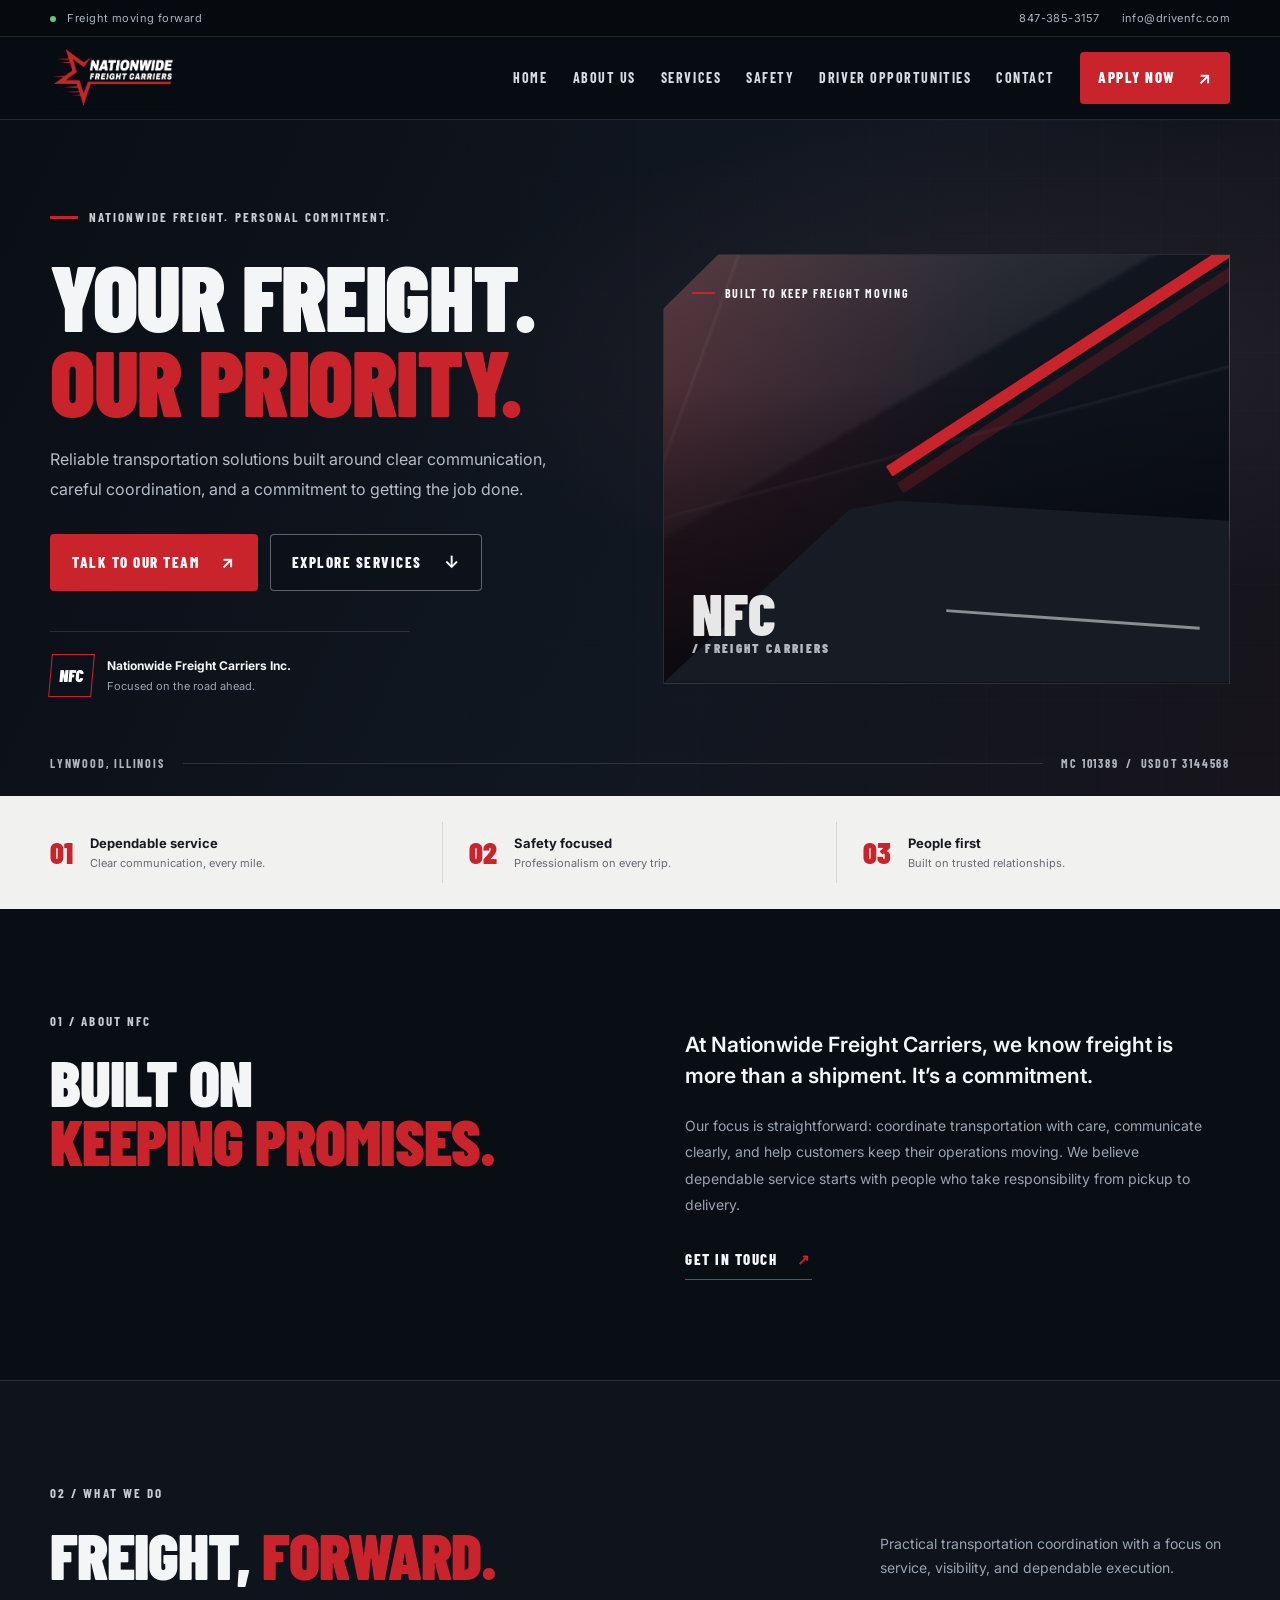
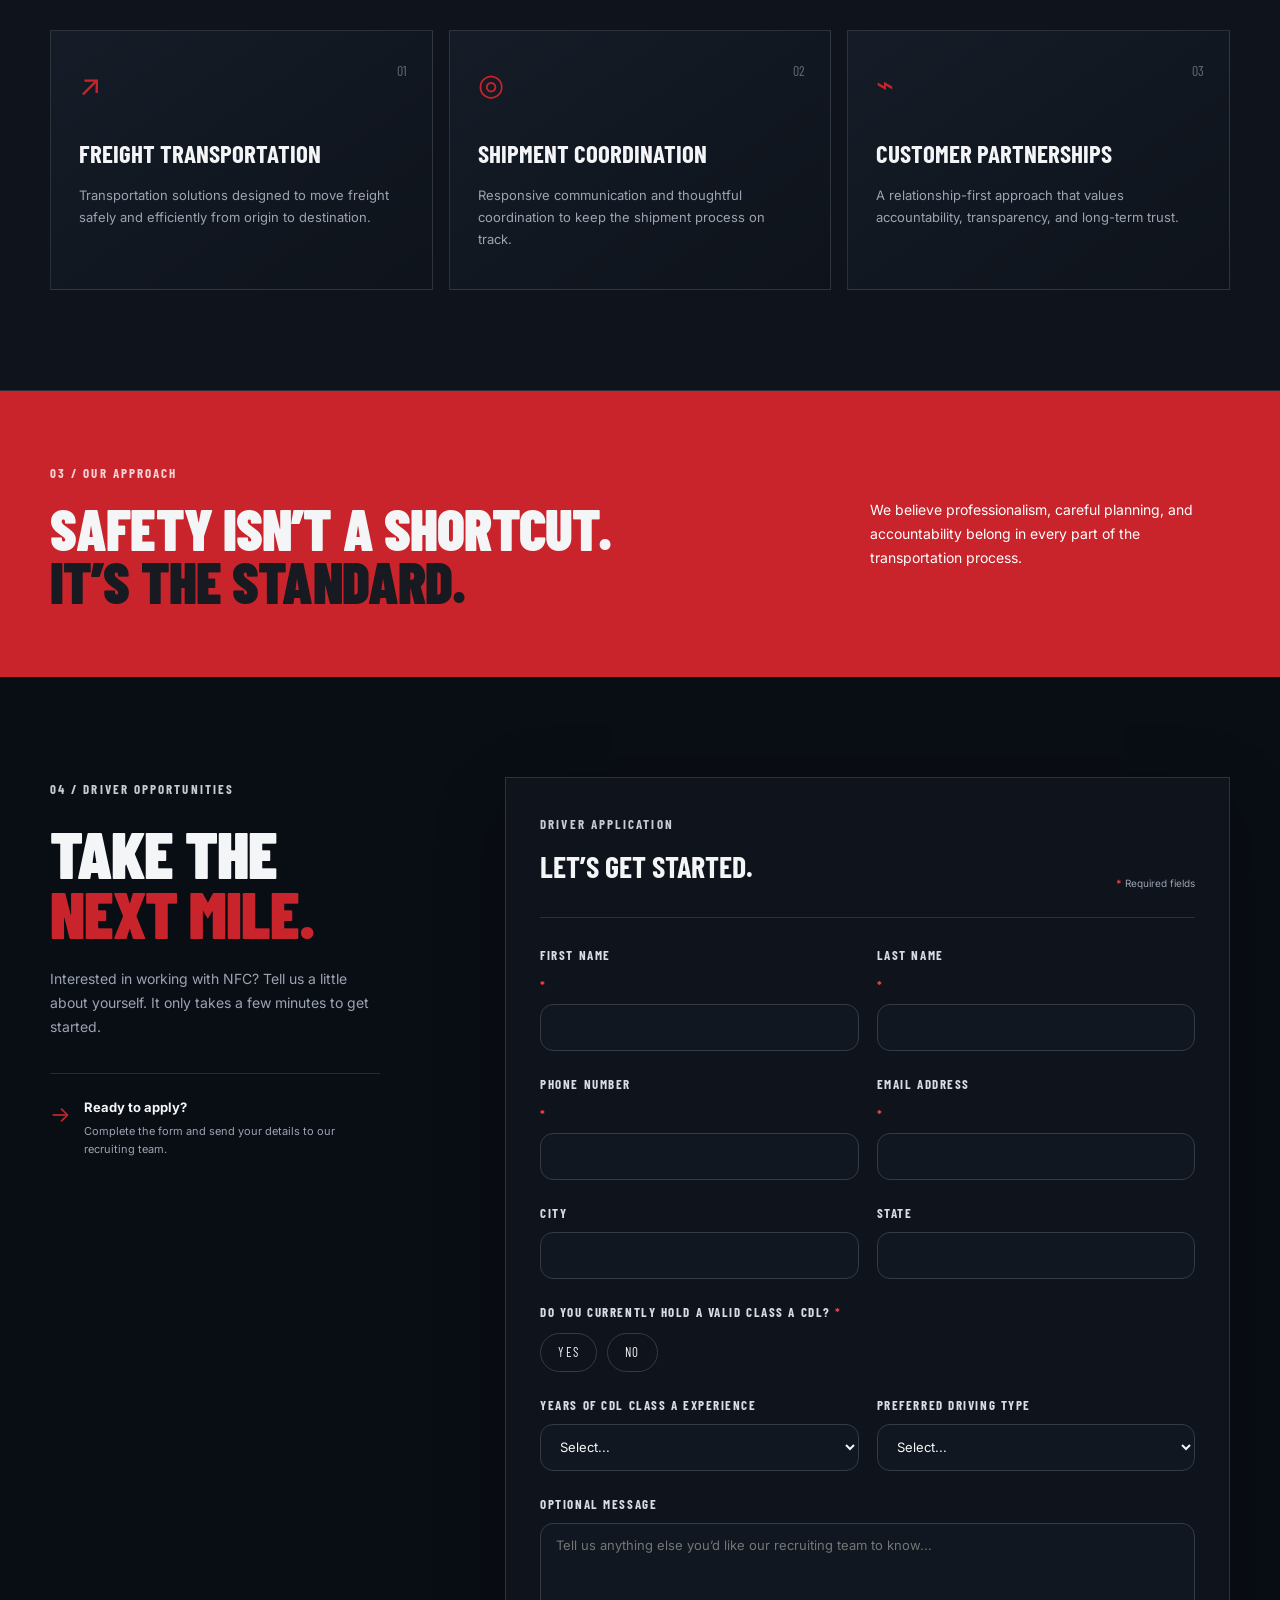
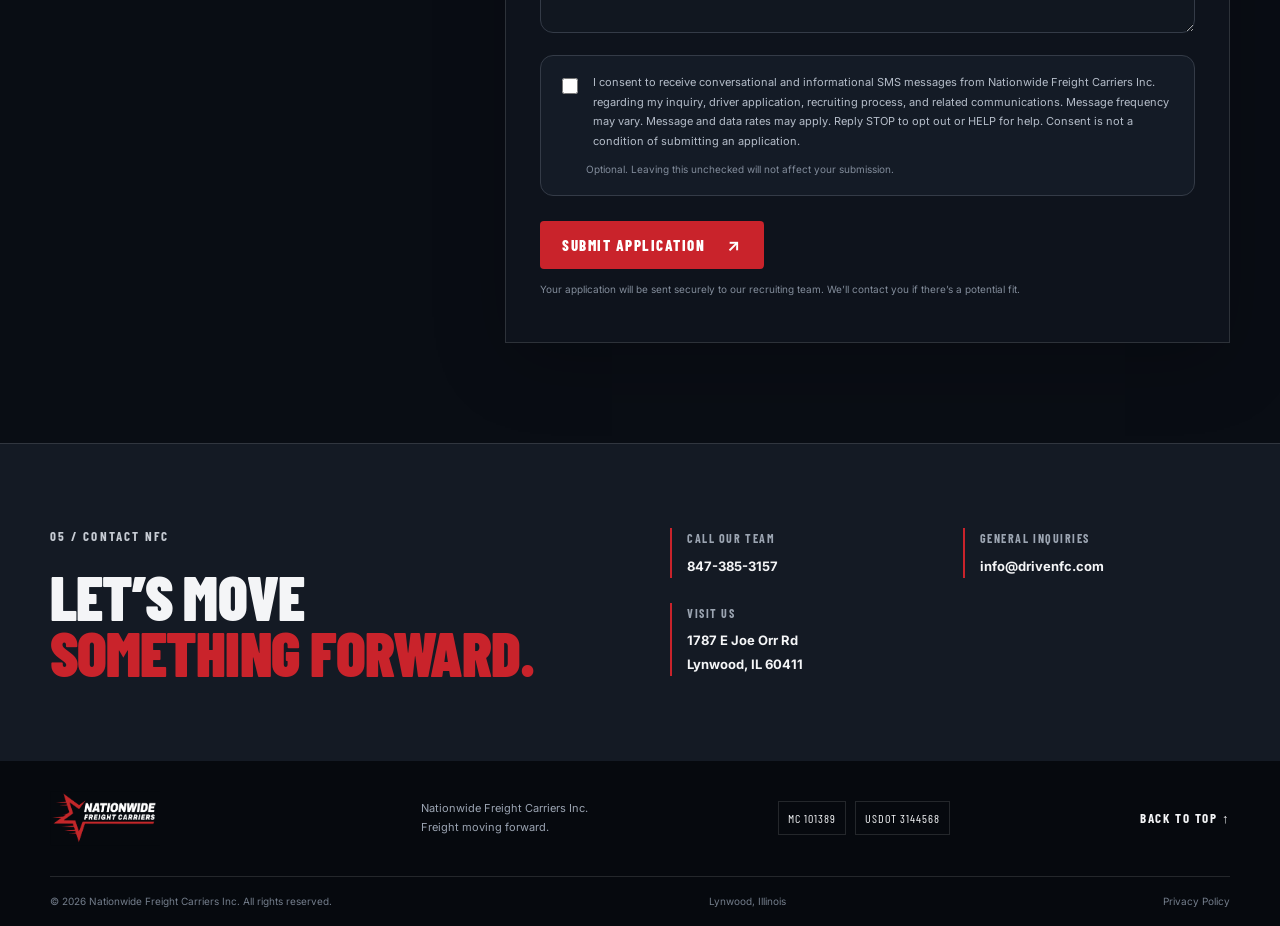
==== commit e5083f4e: "Add files via upload" ====
--- a/index.html
+++ b/index.html
@@ -43,18 +43,11 @@
           <div class="hero-actions"><a class="button button-red" href="#contact">Talk to our team <b>↗</b></a><a class="button button-outline" href="#services">Explore services <b>↓</b></a></div>
           <div class="hero-proof"><div class="proof-mark">NFC</div><div><strong>Nationwide Freight Carriers Inc.</strong><small>Focused on the road ahead.</small></div></div>
         </div>
-        <div class="hero-visual" data-tone="dark" aria-label="Nationwide Freight Carriers truck photo slideshow">
-          <div class="visual-slides" aria-live="off">
-            <img class="visual-slide is-active" src="assets/nfc-truck-01.jpg" alt="NFC white semi-truck tractor parked with other trucks" data-tone="light" fetchpriority="high">
-            <img class="visual-slide" src="assets/nfc-truck-02.jpg" alt="NFC white semi-truck connected to a white freight trailer" data-tone="light" loading="lazy">
-          </div>
-          <div class="visual-overlay"></div>
+        <div class="hero-visual">
+          <div class="visual-overlay"></div><div class="visual-road"></div>
           <div class="visual-label"><span></span> BUILT TO KEEP FREIGHT MOVING</div>
           <div class="visual-number">NFC <small>/ FREIGHT CARRIERS</small></div>
-          <div class="visual-pagination" role="group" aria-label="Choose truck photo">
-            <button class="visual-dot is-active" type="button" aria-label="Show truck photo 1" aria-pressed="true"></button>
-            <button class="visual-dot" type="button" aria-label="Show truck photo 2" aria-pressed="false"></button>
-          </div>
+          <div class="red-slash"></div>
         </div>
       </div>
       <div class="container hero-bottom"><span>LYNWOOD, ILLINOIS</span><i></i><span>MC 101389&nbsp; / &nbsp;USDOT 3144568</span></div>
@@ -117,7 +110,7 @@
 
     <section class="contact-section" id="contact"><div class="container contact-inner"><div><span class="section-label">05 / CONTACT NFC</span><h2>LET’S MOVE<br><em>SOMETHING FORWARD.</em></h2></div><div class="contact-details"><a href="tel:+18473853157"><small>CALL OUR TEAM</small><strong>847-385-3157</strong></a><a href="mailto:info@drivenfc.com"><small>GENERAL INQUIRIES</small><strong>info@drivenfc.com</strong></a><div><small>VISIT US</small><strong>1787 E Joe Orr Rd<br>Lynwood, IL 60411</strong></div></div></div></section>
   </main>
-  <footer class="footer"><div class="container footer-main"><a class="footer-brand" href="#home"><img src="assets/nfc-logo.png" alt="NFC logo"></a><p>Nationwide Freight Carriers Inc.<br>Freight moving forward.</p><div class="footer-ids"><span>MC 101389</span><span>USDOT 3144568</span></div><a class="back-top" href="#home">BACK TO TOP ↑</a></div><div class="container footer-bottom"><span>© <span id="year"></span> Nationwide Freight Carriers Inc. All rights reserved.</span><span>Lynwood, Illinois</span></div></footer>
+  <footer class="footer"><div class="container footer-main"><a class="footer-brand" href="#home"><img src="assets/nfc-logo.png" alt="NFC logo"></a><p>Nationwide Freight Carriers Inc.<br>Freight moving forward.</p><div class="footer-ids"><span>MC 101389</span><span>USDOT 3144568</span></div><a class="back-top" href="#home">BACK TO TOP ↑</a></div><div class="container footer-bottom"><span>© <span id="year"></span> Nationwide Freight Carriers Inc. All rights reserved.</span><span>Lynwood, Illinois</span><a href="privacy-policy.html">Privacy Policy</a></div></footer>
   <script src="script.js"></script>
 </body>
 </html>
--- a/styles.css
+++ b/styles.css
@@ -11,26 +11,3 @@
 .form-status.success { color: #32c878; }
 .form-status.error { color: #ff6b6b; }
 .submit-button:disabled { opacity: .7; cursor: wait; }
-
-
-/* Hero truck-photo slideshow: preserves the original angular window and overlays. */
-.hero-visual{isolation:isolate;background:#0b1018;--visual-text:#fff;--visual-subtext:#e1e4e8}
-.visual-slides{position:absolute;inset:0;z-index:-1;overflow:hidden}
-.visual-slide{position:absolute;inset:0;width:100%;height:100%;display:block;object-fit:cover;object-position:center;opacity:0;transform:scale(1.035);transition:opacity 900ms ease,transform 6s ease}
-.visual-slide.is-active{opacity:1;transform:scale(1)}
-.visual-overlay{z-index:0;pointer-events:none;background:linear-gradient(0deg,rgba(4,7,12,.78),rgba(4,7,12,.06) 62%),linear-gradient(90deg,rgba(4,7,12,.22),transparent 72%)}
-.visual-label,.visual-number,.visual-pagination{z-index:2}
-.visual-label{color:var(--visual-text);text-shadow:0 1px 12px rgba(0,0,0,.3)}
-.visual-number{color:var(--visual-text);text-shadow:0 2px 16px rgba(0,0,0,.25)}
-.visual-number small{color:var(--visual-subtext)}
-.hero-visual[data-tone="light"]{--visual-text:#11151c;--visual-subtext:#242a32}
-.hero-visual[data-tone="light"] .visual-overlay{background:linear-gradient(0deg,rgba(255,255,255,.88),rgba(255,255,255,.12) 68%),linear-gradient(90deg,rgba(255,255,255,.42),transparent 78%)}
-.hero-visual[data-tone="light"] .visual-label,.hero-visual[data-tone="light"] .visual-number{ text-shadow:0 1px 10px rgba(255,255,255,.42)}
-.visual-pagination{position:absolute;right:25px;bottom:31px;display:flex;gap:8px;align-items:center}
-.visual-dot{width:8px;height:8px;padding:0;border:1px solid rgba(255,255,255,.85);border-radius:50%;background:rgba(255,255,255,.35);cursor:pointer;transition:width .2s ease,background .2s ease,border-color .2s ease}
-.visual-dot.is-active{width:22px;border-radius:6px;background:var(--red);border-color:var(--red)}
-.hero-visual[data-tone="light"] .visual-dot{border-color:rgba(15,20,28,.8);background:rgba(15,20,28,.2)}
-.hero-visual[data-tone="light"] .visual-dot.is-active{background:var(--red);border-color:var(--red)}
-.visual-dot:focus-visible{outline:2px solid var(--red);outline-offset:4px}
-@media(max-width:520px){.visual-pagination{right:17px;bottom:22px;gap:6px}.visual-dot{width:7px;height:7px}.visual-dot.is-active{width:18px}}
-@media(prefers-reduced-motion:reduce){.visual-slide{transition:none;transform:none}}
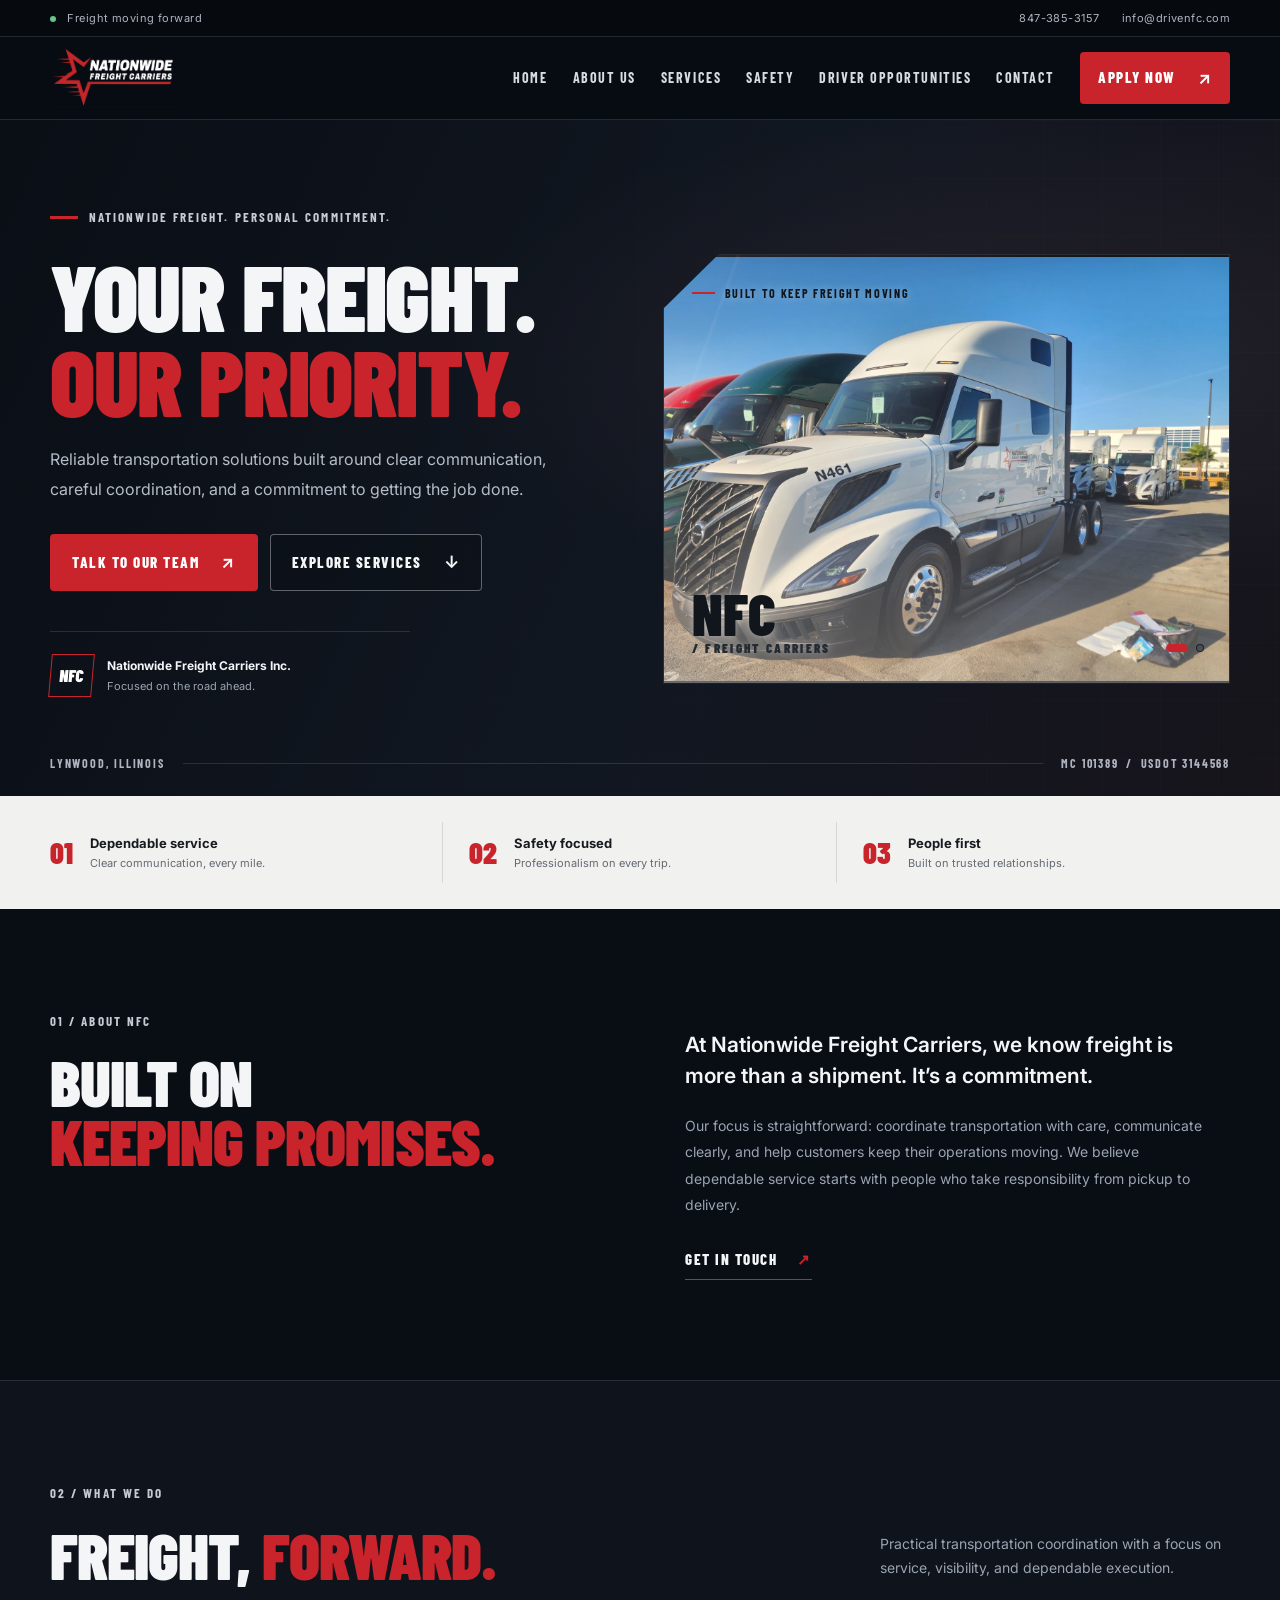
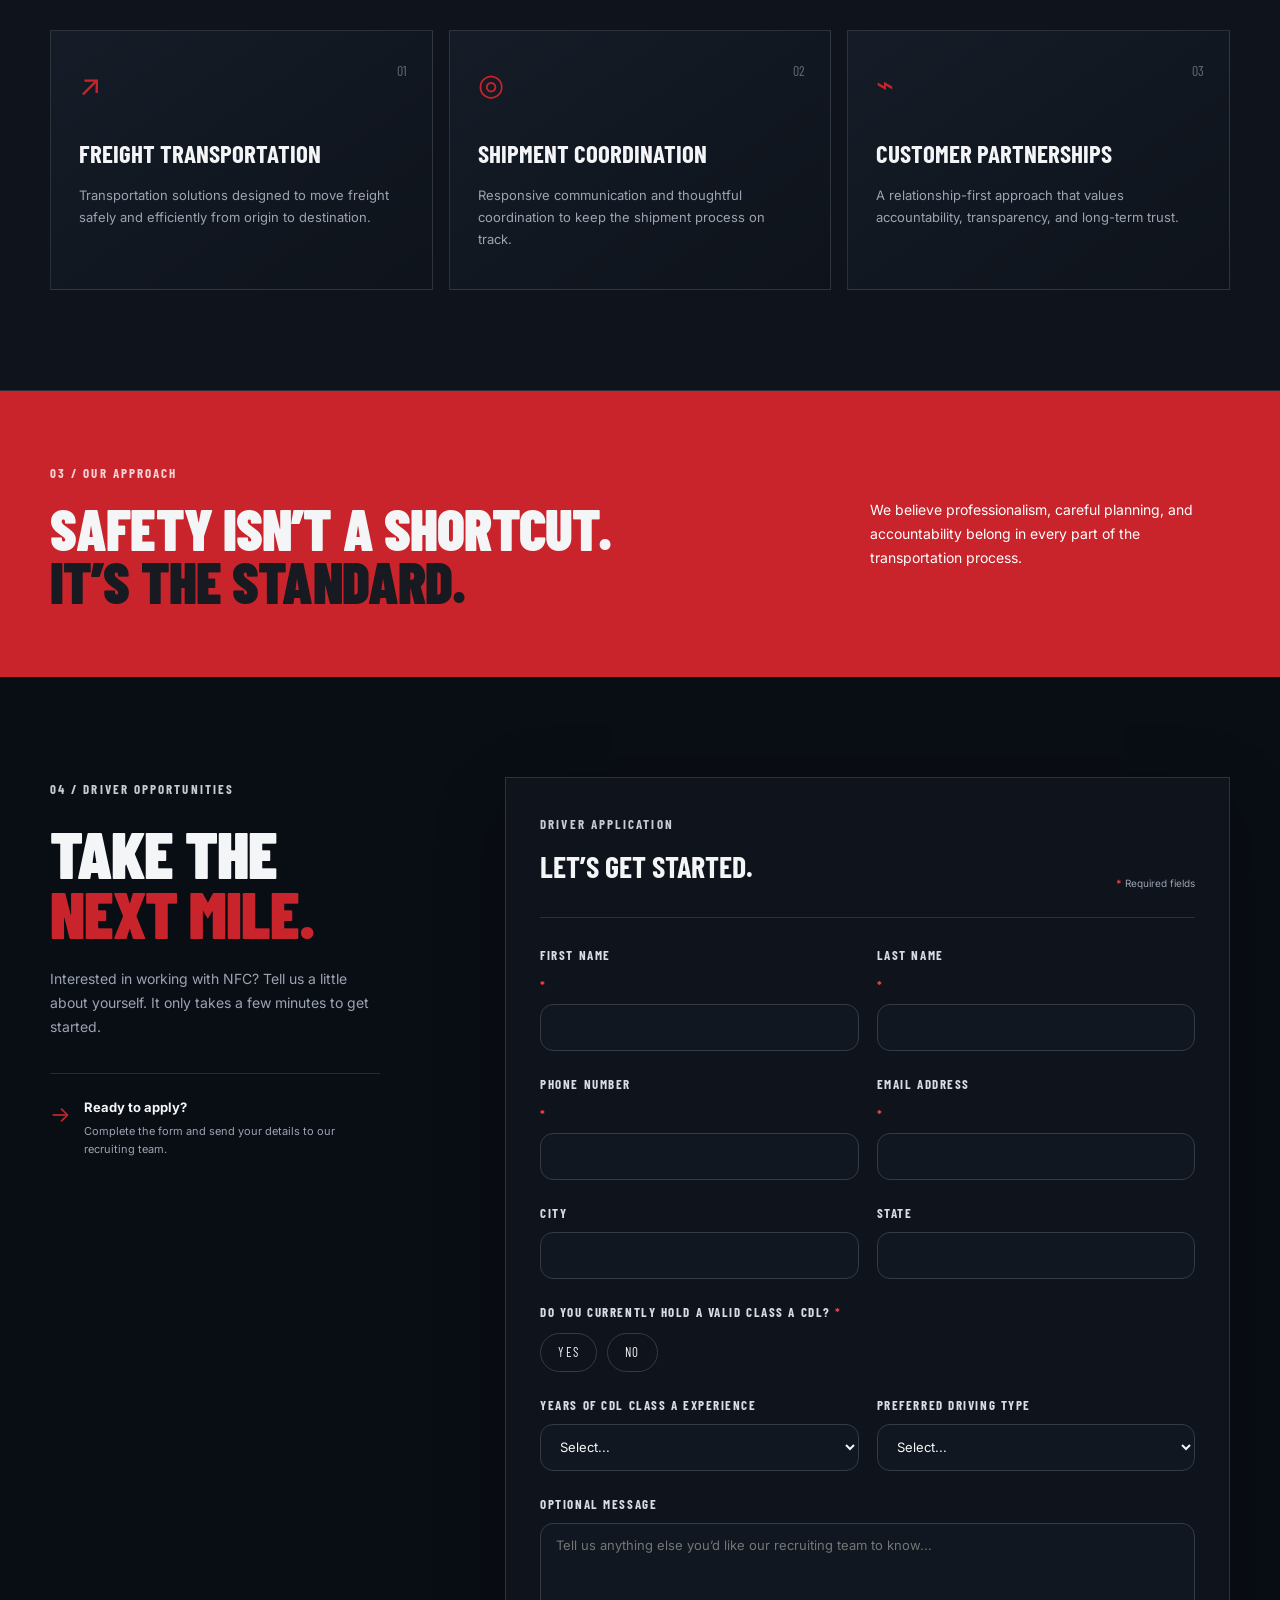
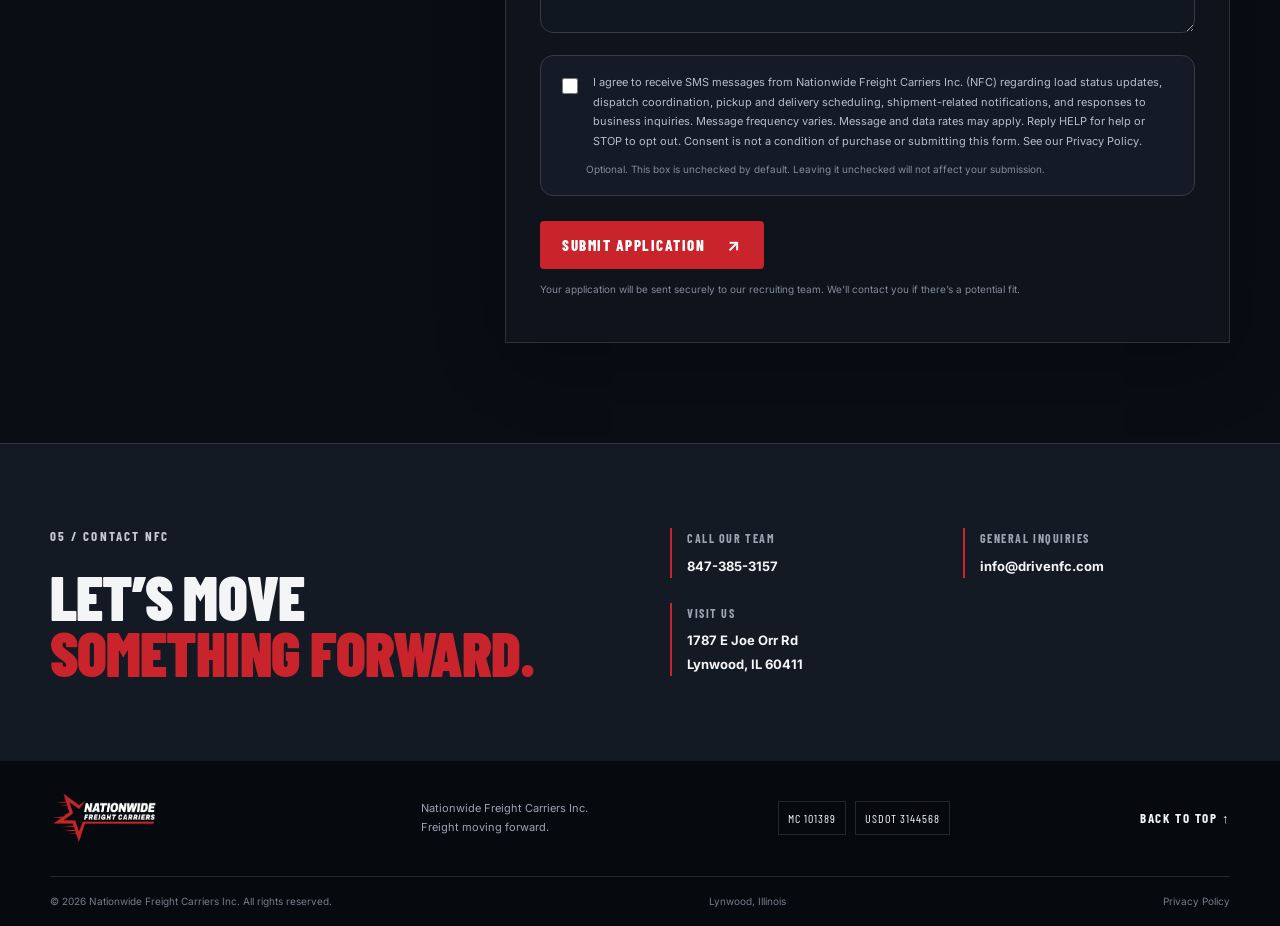
==== commit 104fa352: "Add files via upload" ====
--- a/index.html
+++ b/index.html
@@ -43,11 +43,18 @@
           <div class="hero-actions"><a class="button button-red" href="#contact">Talk to our team <b>↗</b></a><a class="button button-outline" href="#services">Explore services <b>↓</b></a></div>
           <div class="hero-proof"><div class="proof-mark">NFC</div><div><strong>Nationwide Freight Carriers Inc.</strong><small>Focused on the road ahead.</small></div></div>
         </div>
-        <div class="hero-visual">
-          <div class="visual-overlay"></div><div class="visual-road"></div>
+        <div class="hero-visual" data-tone="dark" aria-label="Nationwide Freight Carriers truck photo slideshow">
+          <div class="visual-slides" aria-live="off">
+            <img class="visual-slide is-active" src="assets/nfc-truck-01.jpg" alt="NFC white semi-truck tractor parked with other trucks" data-tone="light" fetchpriority="high">
+            <img class="visual-slide" src="assets/nfc-truck-02.jpg" alt="NFC white semi-truck connected to a white freight trailer" data-tone="light" loading="lazy">
+          </div>
+          <div class="visual-overlay"></div>
           <div class="visual-label"><span></span> BUILT TO KEEP FREIGHT MOVING</div>
           <div class="visual-number">NFC <small>/ FREIGHT CARRIERS</small></div>
-          <div class="red-slash"></div>
+          <div class="visual-pagination" role="group" aria-label="Choose truck photo">
+            <button class="visual-dot is-active" type="button" aria-label="Show truck photo 1" aria-pressed="true"></button>
+            <button class="visual-dot" type="button" aria-label="Show truck photo 2" aria-pressed="false"></button>
+          </div>
         </div>
       </div>
       <div class="container hero-bottom"><span>LYNWOOD, ILLINOIS</span><i></i><span>MC 101389&nbsp; / &nbsp;USDOT 3144568</span></div>
@@ -98,7 +105,7 @@
               <label>Years of CDL Class A experience<select name="experience"><option value="">Select...</option><option>Not yet licensed</option><option>Less than 1 year</option><option>1–2 years</option><option>3–5 years</option><option>6–10 years</option><option>10+ years</option></select></label>
               <label>Preferred driving type<select name="drivingType"><option value="">Select...</option><option>OTR</option><option>Regional</option><option>Local</option><option>Team driving</option><option>Open to options</option></select></label>
               <label class="full-width">Optional message<textarea name="message" rows="4" placeholder="Tell us anything else you’d like our recruiting team to know..."></textarea></label>
-              <div class="consent full-width"><label class="consent-check"><input type="checkbox" name="smsConsent" value="Yes"><span>I consent to receive conversational and informational SMS messages from Nationwide Freight Carriers Inc. regarding my inquiry, driver application, recruiting process, and related communications. Message frequency may vary. Message and data rates may apply. Reply STOP to opt out or HELP for help. Consent is not a condition of submitting an application.</span></label><small>Optional. Leaving this unchecked will not affect your submission.</small></div>
+              <div class="consent full-width"><label class="consent-check"><input type="checkbox" name="smsConsent" value="Yes"><span>I agree to receive SMS messages from Nationwide Freight Carriers Inc. (NFC) regarding load status updates, dispatch coordination, pickup and delivery scheduling, shipment-related notifications, and responses to business inquiries. Message frequency varies. Message and data rates may apply. Reply HELP for help or STOP to opt out. Consent is not a condition of purchase or submitting this form. See our <a href="privacy-policy.html" target="_blank" rel="noopener noreferrer">Privacy Policy</a>.</span></label><small>Optional. This box is unchecked by default. Leaving it unchecked will not affect your submission.</small></div>
             </div>
             <button class="button button-red submit-button" type="submit">Submit application <b>↗</b></button>
             <p class="form-disclaimer">Your application will be sent securely to our recruiting team. We’ll contact you if there’s a potential fit.</p>
--- a/styles.css
+++ b/styles.css
@@ -11,3 +11,26 @@
 .form-status.success { color: #32c878; }
 .form-status.error { color: #ff6b6b; }
 .submit-button:disabled { opacity: .7; cursor: wait; }
+
+
+/* Hero truck-photo slideshow: preserves the original angular window and overlays. */
+.hero-visual{isolation:isolate;background:#0b1018;--visual-text:#fff;--visual-subtext:#e1e4e8}
+.visual-slides{position:absolute;inset:0;z-index:-1;overflow:hidden}
+.visual-slide{position:absolute;inset:0;width:100%;height:100%;display:block;object-fit:contain;object-position:center;opacity:0;transform:none;filter:blur(4px);transition:opacity 1.25s cubic-bezier(.22,.61,.36,1),filter 1.25s cubic-bezier(.22,.61,.36,1)}
+.visual-slide.is-active{opacity:1;transform:scale(1);filter:blur(0)}
+.visual-overlay{z-index:0;pointer-events:none;background:linear-gradient(0deg,rgba(4,7,12,.78),rgba(4,7,12,.06) 62%),linear-gradient(90deg,rgba(4,7,12,.22),transparent 72%)}
+.visual-label,.visual-number,.visual-pagination{z-index:2}
+.visual-label{color:var(--visual-text);text-shadow:0 1px 12px rgba(0,0,0,.3)}
+.visual-number{color:var(--visual-text);text-shadow:0 2px 16px rgba(0,0,0,.25)}
+.visual-number small{color:var(--visual-subtext)}
+.hero-visual[data-tone="light"]{--visual-text:#11151c;--visual-subtext:#242a32}
+.hero-visual[data-tone="light"] .visual-overlay{background:linear-gradient(0deg,rgba(255,255,255,.32),rgba(255,255,255,.025) 68%),linear-gradient(90deg,rgba(255,255,255,.08),transparent 78%)}
+.hero-visual[data-tone="light"] .visual-label,.hero-visual[data-tone="light"] .visual-number{ text-shadow:0 1px 10px rgba(255,255,255,.42)}
+.visual-pagination{position:absolute;right:25px;bottom:31px;display:flex;gap:8px;align-items:center}
+.visual-dot{width:8px;height:8px;padding:0;border:1px solid rgba(255,255,255,.85);border-radius:50%;background:rgba(255,255,255,.35);cursor:pointer;transition:width .2s ease,background .2s ease,border-color .2s ease}
+.visual-dot.is-active{width:22px;border-radius:6px;background:var(--red);border-color:var(--red)}
+.hero-visual[data-tone="light"] .visual-dot{border-color:rgba(15,20,28,.8);background:rgba(15,20,28,.2)}
+.hero-visual[data-tone="light"] .visual-dot.is-active{background:var(--red);border-color:var(--red)}
+.visual-dot:focus-visible{outline:2px solid var(--red);outline-offset:4px}
+@media(max-width:520px){.visual-pagination{right:17px;bottom:22px;gap:6px}.visual-dot{width:7px;height:7px}.visual-dot.is-active{width:18px}}
+@media(prefers-reduced-motion:reduce){.visual-slide{transition:none;transform:none;filter:none}}
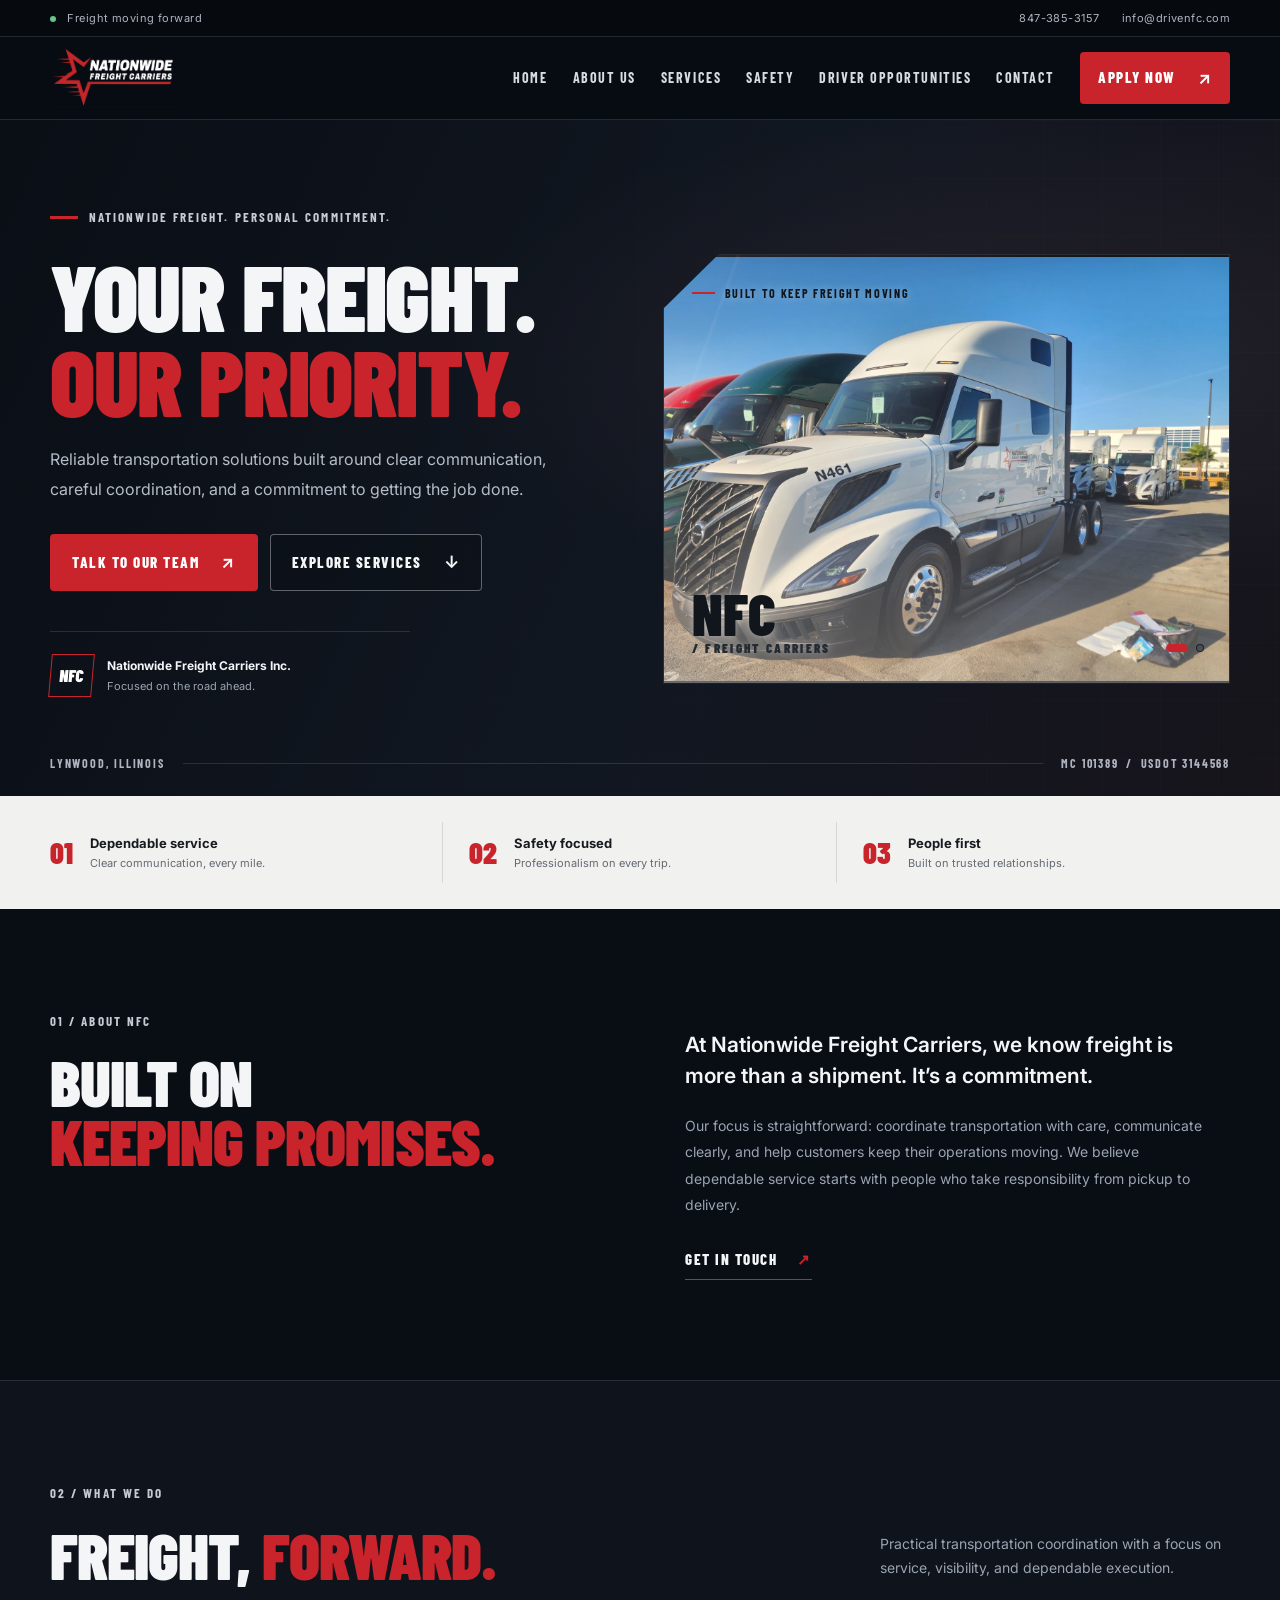
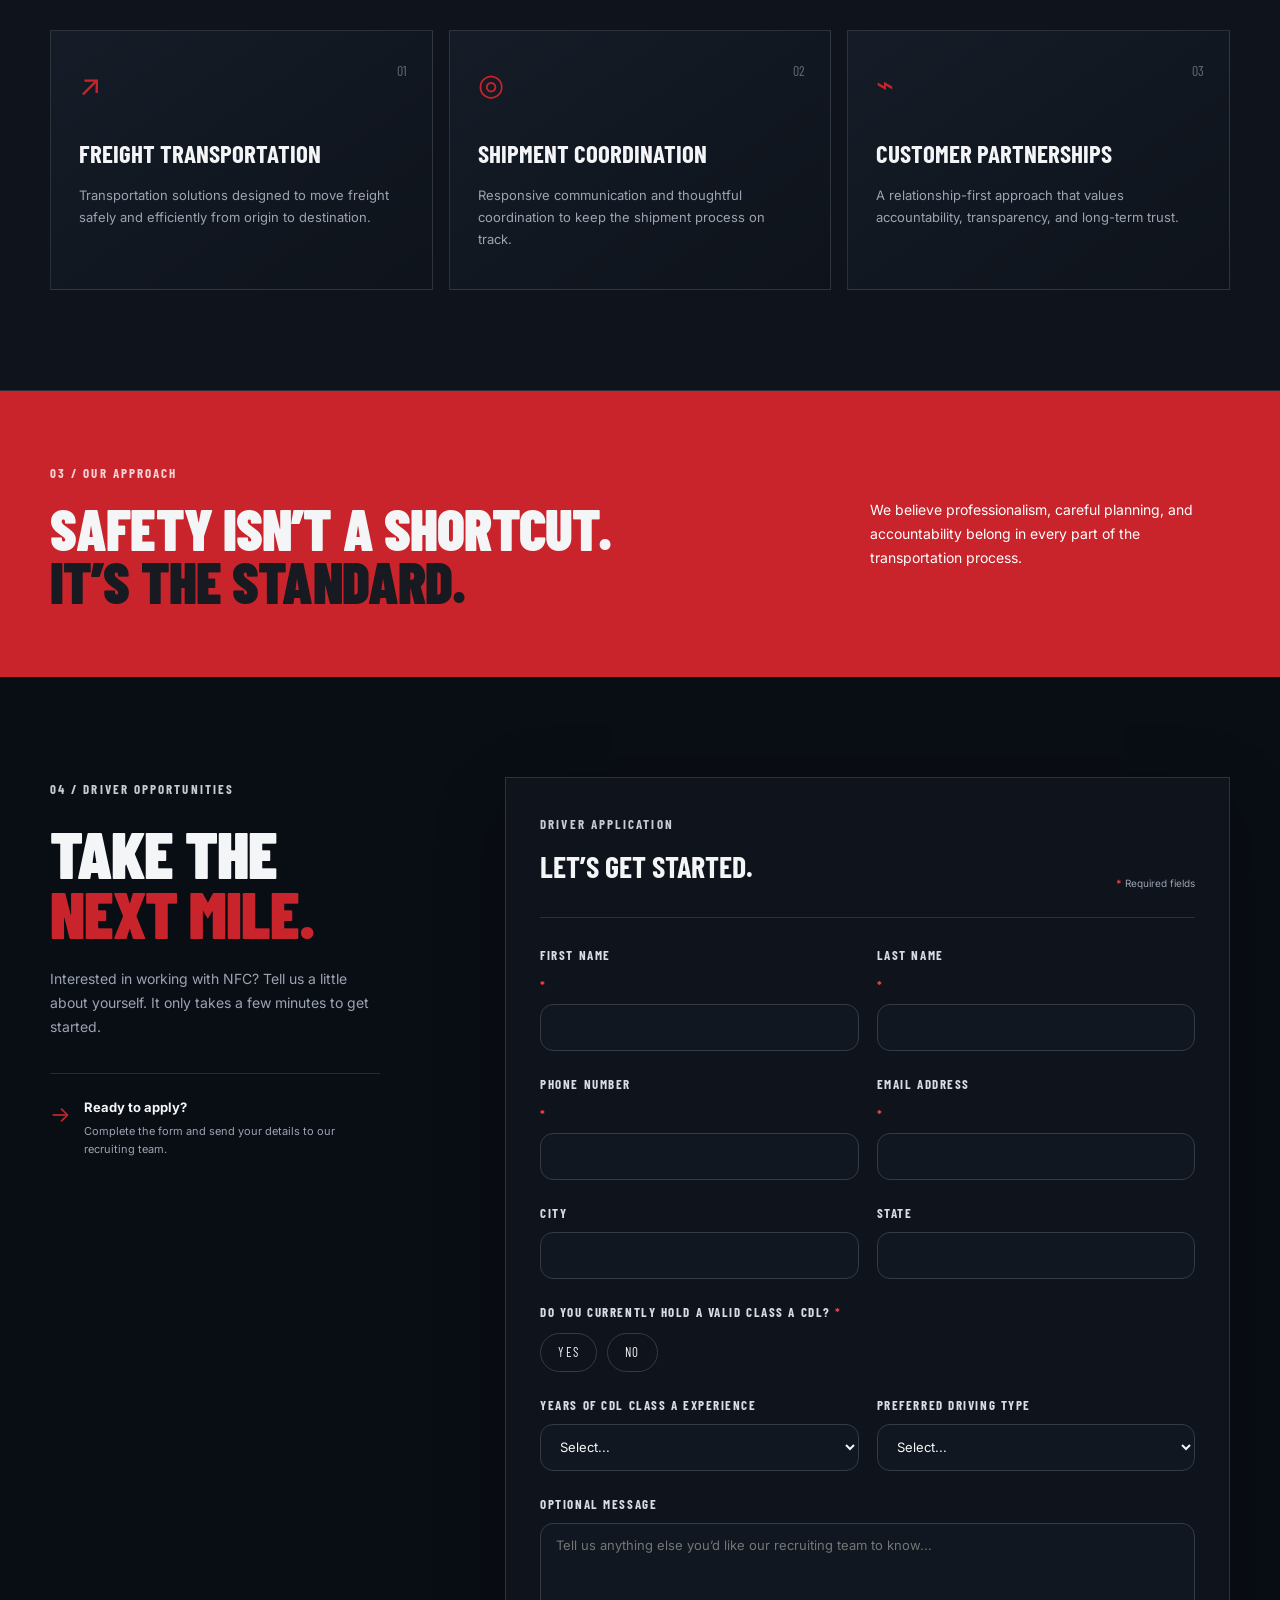
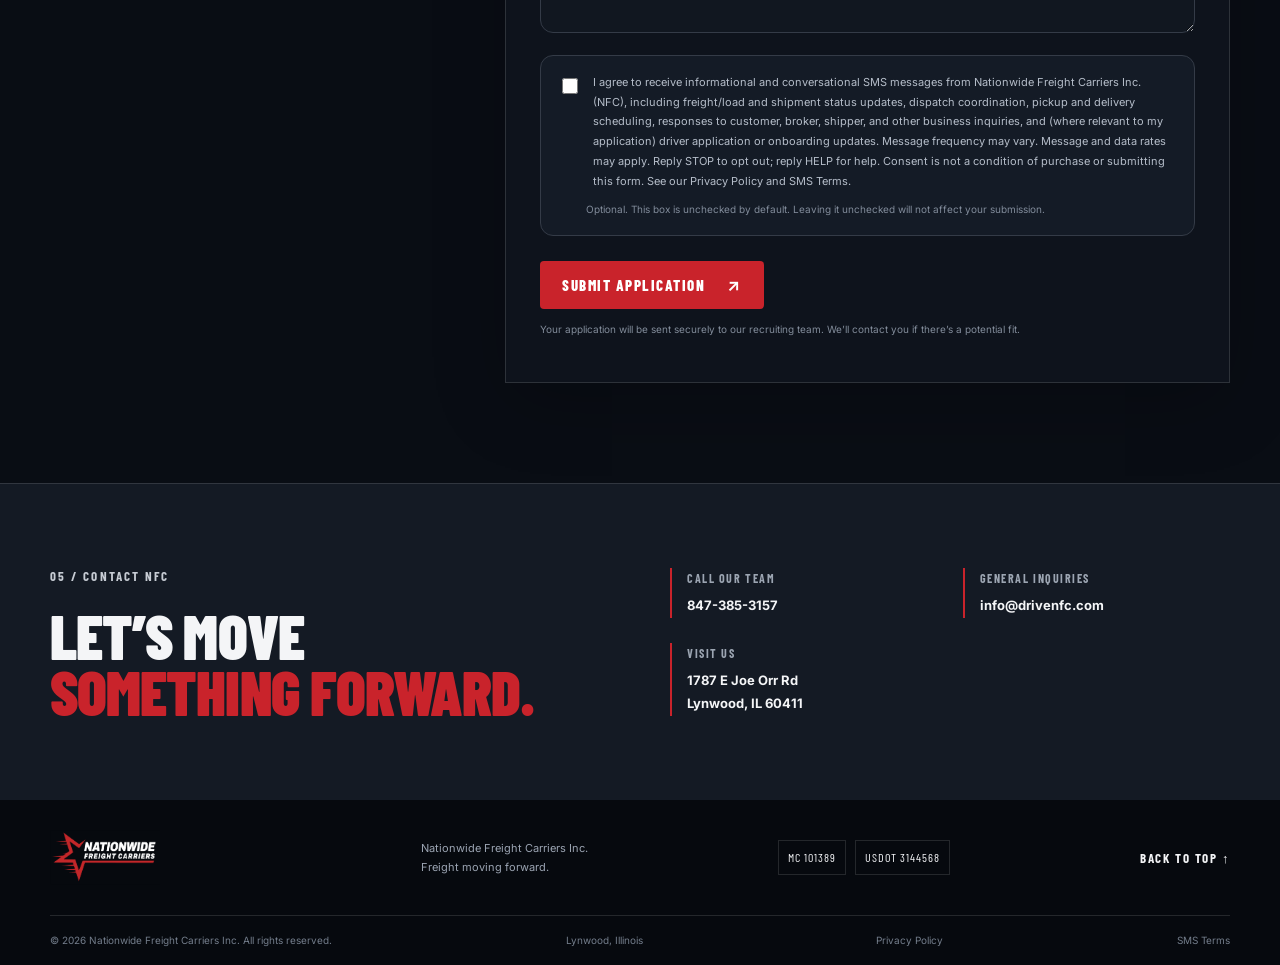
==== commit 5ee77a73: "Add files via upload" ====
--- a/index.html
+++ b/index.html
@@ -105,7 +105,7 @@
               <label>Years of CDL Class A experience<select name="experience"><option value="">Select...</option><option>Not yet licensed</option><option>Less than 1 year</option><option>1–2 years</option><option>3–5 years</option><option>6–10 years</option><option>10+ years</option></select></label>
               <label>Preferred driving type<select name="drivingType"><option value="">Select...</option><option>OTR</option><option>Regional</option><option>Local</option><option>Team driving</option><option>Open to options</option></select></label>
               <label class="full-width">Optional message<textarea name="message" rows="4" placeholder="Tell us anything else you’d like our recruiting team to know..."></textarea></label>
-              <div class="consent full-width"><label class="consent-check"><input type="checkbox" name="smsConsent" value="Yes"><span>I agree to receive SMS messages from Nationwide Freight Carriers Inc. (NFC) regarding load status updates, dispatch coordination, pickup and delivery scheduling, shipment-related notifications, and responses to business inquiries. Message frequency varies. Message and data rates may apply. Reply HELP for help or STOP to opt out. Consent is not a condition of purchase or submitting this form. See our <a href="privacy-policy.html" target="_blank" rel="noopener noreferrer">Privacy Policy</a>.</span></label><small>Optional. This box is unchecked by default. Leaving it unchecked will not affect your submission.</small></div>
+              <div class="consent full-width"><label class="consent-check"><input type="checkbox" name="smsConsent" value="Yes"><span>I agree to receive informational and conversational SMS messages from Nationwide Freight Carriers Inc. (NFC), including freight/load and shipment status updates, dispatch coordination, pickup and delivery scheduling, responses to customer, broker, shipper, and other business inquiries, and (where relevant to my application) driver application or onboarding updates. Message frequency may vary. Message and data rates may apply. Reply STOP to opt out; reply HELP for help. Consent is not a condition of purchase or submitting this form. See our <a href="privacy-policy.html" target="_blank" rel="noopener noreferrer">Privacy Policy</a> and <a href="sms-terms.html" target="_blank" rel="noopener noreferrer">SMS Terms</a>.</span></label><small>Optional. This box is unchecked by default. Leaving it unchecked will not affect your submission.</small></div>
             </div>
             <button class="button button-red submit-button" type="submit">Submit application <b>↗</b></button>
             <p class="form-disclaimer">Your application will be sent securely to our recruiting team. We’ll contact you if there’s a potential fit.</p>
@@ -117,7 +117,7 @@
 
     <section class="contact-section" id="contact"><div class="container contact-inner"><div><span class="section-label">05 / CONTACT NFC</span><h2>LET’S MOVE<br><em>SOMETHING FORWARD.</em></h2></div><div class="contact-details"><a href="tel:+18473853157"><small>CALL OUR TEAM</small><strong>847-385-3157</strong></a><a href="mailto:info@drivenfc.com"><small>GENERAL INQUIRIES</small><strong>info@drivenfc.com</strong></a><div><small>VISIT US</small><strong>1787 E Joe Orr Rd<br>Lynwood, IL 60411</strong></div></div></div></section>
   </main>
-  <footer class="footer"><div class="container footer-main"><a class="footer-brand" href="#home"><img src="assets/nfc-logo.png" alt="NFC logo"></a><p>Nationwide Freight Carriers Inc.<br>Freight moving forward.</p><div class="footer-ids"><span>MC 101389</span><span>USDOT 3144568</span></div><a class="back-top" href="#home">BACK TO TOP ↑</a></div><div class="container footer-bottom"><span>© <span id="year"></span> Nationwide Freight Carriers Inc. All rights reserved.</span><span>Lynwood, Illinois</span><a href="privacy-policy.html">Privacy Policy</a></div></footer>
+  <footer class="footer"><div class="container footer-main"><a class="footer-brand" href="#home"><img src="assets/nfc-logo.png" alt="NFC logo"></a><p>Nationwide Freight Carriers Inc.<br>Freight moving forward.</p><div class="footer-ids"><span>MC 101389</span><span>USDOT 3144568</span></div><a class="back-top" href="#home">BACK TO TOP ↑</a></div><div class="container footer-bottom"><span>© <span id="year"></span> Nationwide Freight Carriers Inc. All rights reserved.</span><span>Lynwood, Illinois</span><a href="privacy-policy.html">Privacy Policy</a><a href="sms-terms.html">SMS Terms</a></div></footer>
   <script src="script.js"></script>
 </body>
 </html>
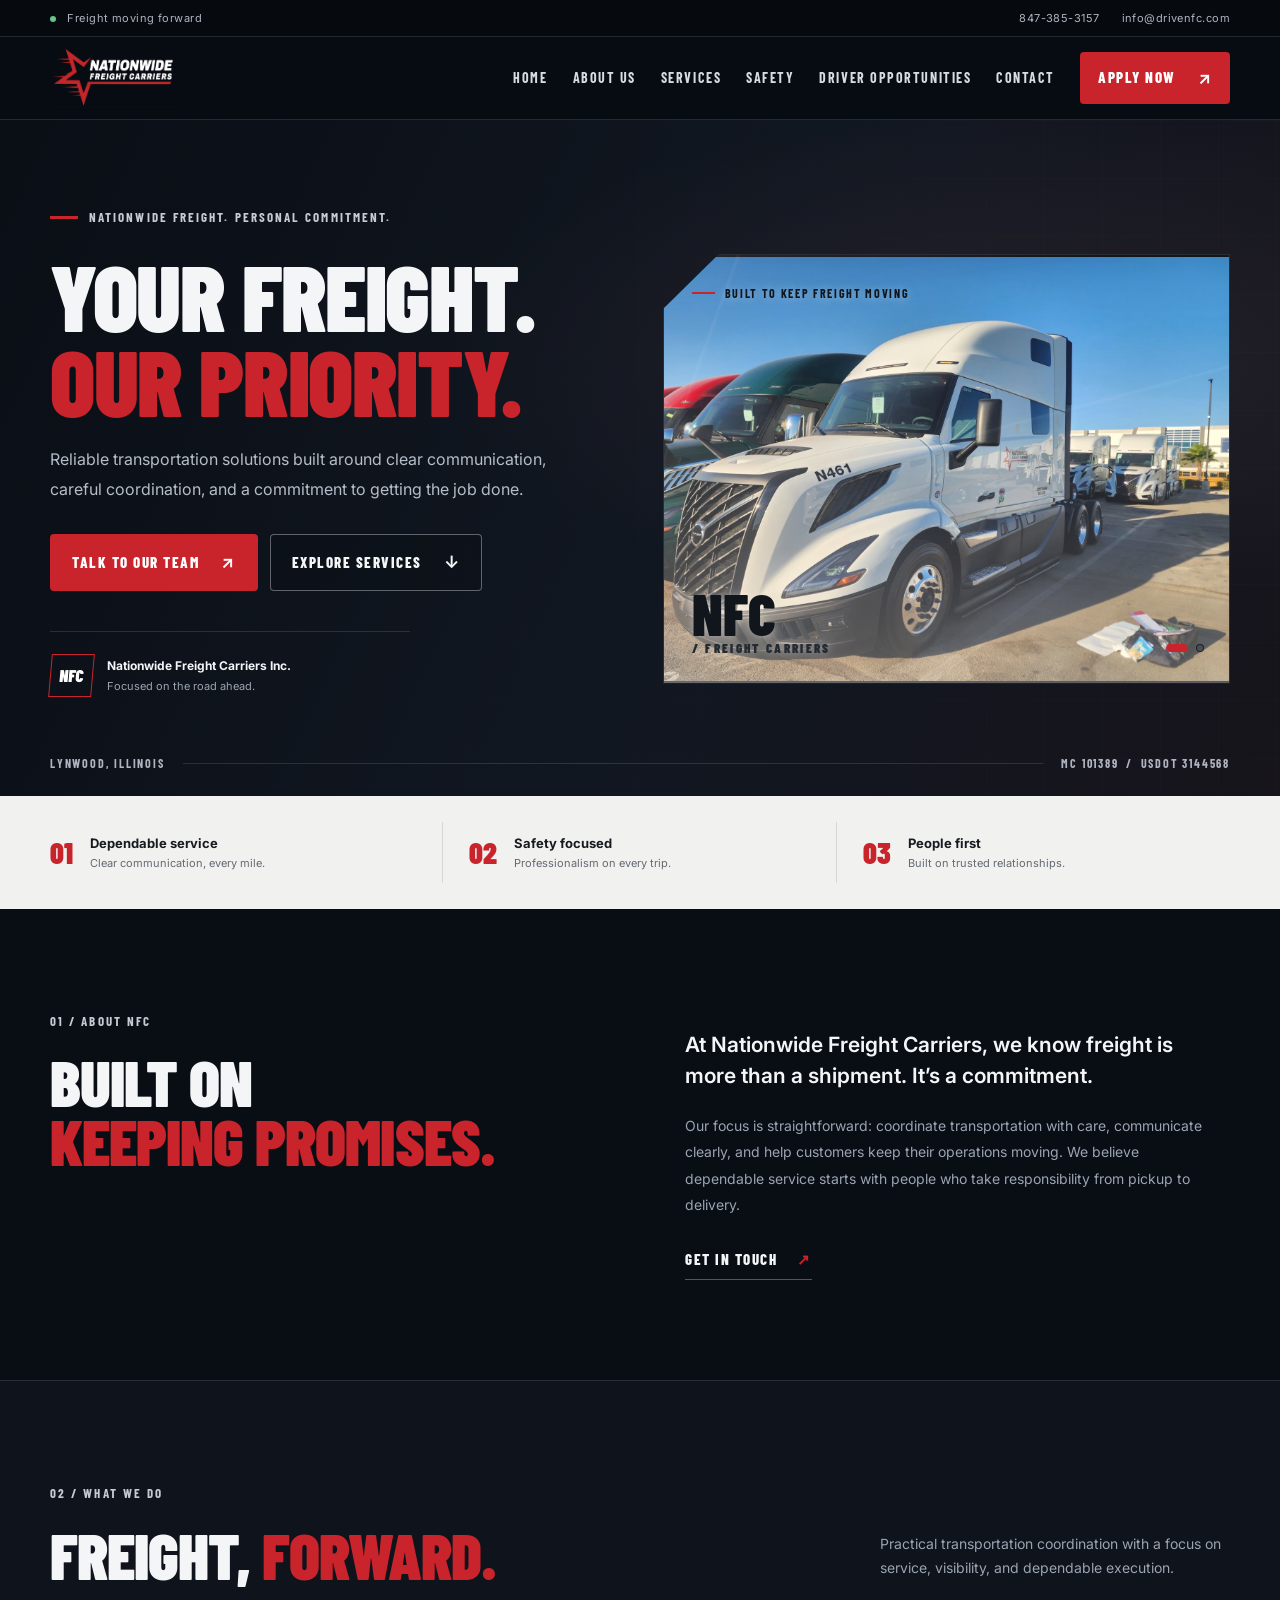
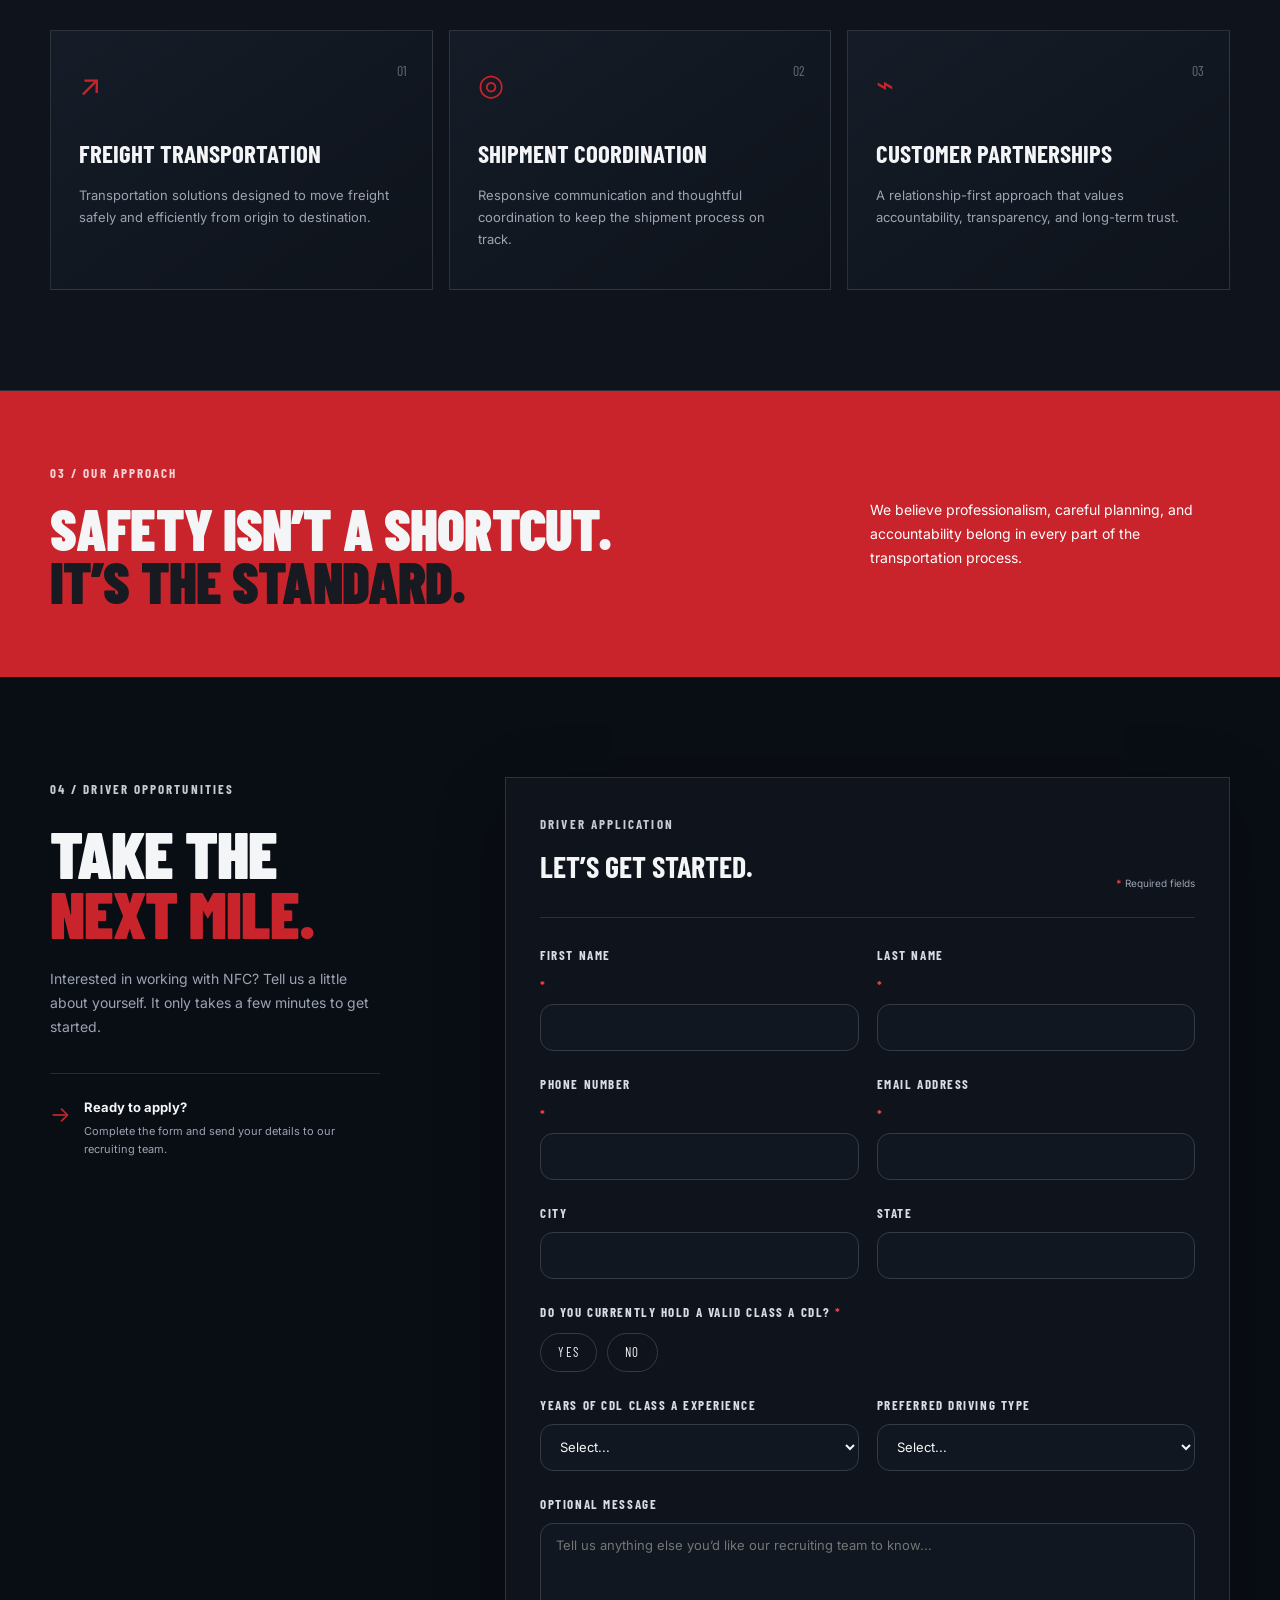
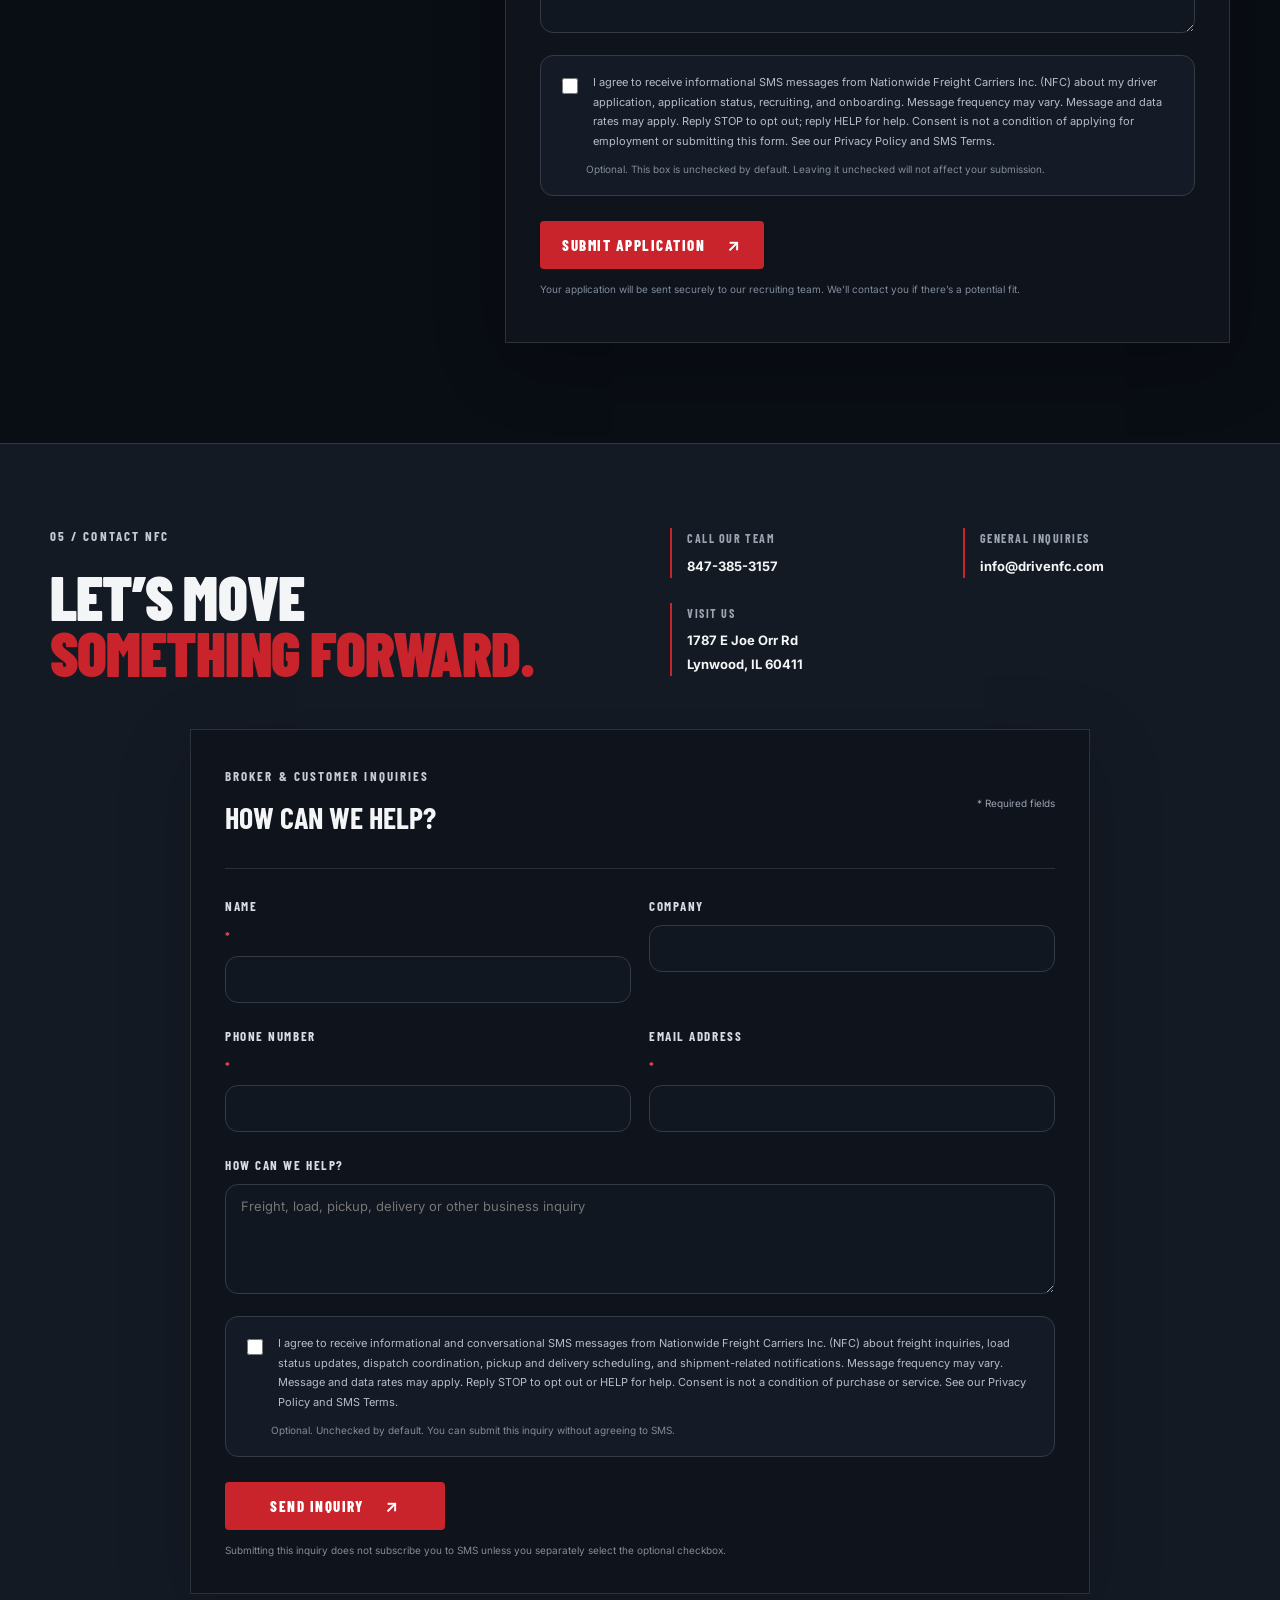
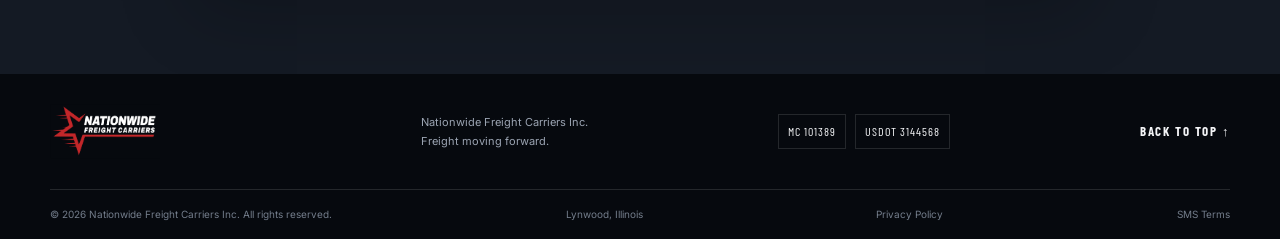
==== commit 6afab323: "Add files via upload" ====
--- a/index.html
+++ b/index.html
@@ -105,7 +105,7 @@
               <label>Years of CDL Class A experience<select name="experience"><option value="">Select...</option><option>Not yet licensed</option><option>Less than 1 year</option><option>1–2 years</option><option>3–5 years</option><option>6–10 years</option><option>10+ years</option></select></label>
               <label>Preferred driving type<select name="drivingType"><option value="">Select...</option><option>OTR</option><option>Regional</option><option>Local</option><option>Team driving</option><option>Open to options</option></select></label>
               <label class="full-width">Optional message<textarea name="message" rows="4" placeholder="Tell us anything else you’d like our recruiting team to know..."></textarea></label>
-              <div class="consent full-width"><label class="consent-check"><input type="checkbox" name="smsConsent" value="Yes"><span>I agree to receive informational and conversational SMS messages from Nationwide Freight Carriers Inc. (NFC), including freight/load and shipment status updates, dispatch coordination, pickup and delivery scheduling, responses to customer, broker, shipper, and other business inquiries, and (where relevant to my application) driver application or onboarding updates. Message frequency may vary. Message and data rates may apply. Reply STOP to opt out; reply HELP for help. Consent is not a condition of purchase or submitting this form. See our <a href="privacy-policy.html" target="_blank" rel="noopener noreferrer">Privacy Policy</a> and <a href="sms-terms.html" target="_blank" rel="noopener noreferrer">SMS Terms</a>.</span></label><small>Optional. This box is unchecked by default. Leaving it unchecked will not affect your submission.</small></div>
+              <div class="consent full-width"><label class="consent-check"><input type="checkbox" name="smsConsent" value="Yes"><span>I agree to receive informational SMS messages from Nationwide Freight Carriers Inc. (NFC) about my driver application, application status, recruiting, and onboarding. Message frequency may vary. Message and data rates may apply. Reply STOP to opt out; reply HELP for help. Consent is not a condition of applying for employment or submitting this form. See our <a href="privacy-policy.html" target="_blank" rel="noopener noreferrer">Privacy Policy</a> and <a href="sms-terms.html" target="_blank" rel="noopener noreferrer">SMS Terms</a>.</span></label><small>Optional. This box is unchecked by default. Leaving it unchecked will not affect your submission.</small></div>
             </div>
             <button class="button button-red submit-button" type="submit">Submit application <b>↗</b></button>
             <p class="form-disclaimer">Your application will be sent securely to our recruiting team. We’ll contact you if there’s a potential fit.</p>
@@ -115,7 +115,25 @@
       </div>
     </section>
 
-    <section class="contact-section" id="contact"><div class="container contact-inner"><div><span class="section-label">05 / CONTACT NFC</span><h2>LET’S MOVE<br><em>SOMETHING FORWARD.</em></h2></div><div class="contact-details"><a href="tel:+18473853157"><small>CALL OUR TEAM</small><strong>847-385-3157</strong></a><a href="mailto:info@drivenfc.com"><small>GENERAL INQUIRIES</small><strong>info@drivenfc.com</strong></a><div><small>VISIT US</small><strong>1787 E Joe Orr Rd<br>Lynwood, IL 60411</strong></div></div></div></section>
+    <section class="contact-section" id="contact"><div class="container"><div class="contact-inner"><div><span class="section-label">05 / CONTACT NFC</span><h2>LET’S MOVE<br><em>SOMETHING FORWARD.</em></h2></div><div class="contact-details"><a href="tel:+18473853157"><small>CALL OUR TEAM</small><strong>847-385-3157</strong></a><a href="mailto:info@drivenfc.com"><small>GENERAL INQUIRIES</small><strong>info@drivenfc.com</strong></a><div><small>VISIT US</small><strong>1787 E Joe Orr Rd<br>Lynwood, IL 60411</strong></div></div></div>
+      <div class="contact-inquiry form-panel"><div class="form-heading"><div><span class="section-label">BROKER & CUSTOMER INQUIRIES</span><h3>HOW CAN WE HELP?</h3></div><span class="required-note">* Required fields</span></div>
+        <form id="business-inquiry-form" action="https://formsubmit.co/info@drivenfc.com" method="POST">
+          <input type="hidden" name="_subject" value="NFC Broker / Customer Inquiry">
+          <input type="hidden" name="_template" value="table">
+          <input type="text" name="_gotcha" tabindex="-1" autocomplete="off" aria-hidden="true" style="position:absolute;left:-9999px;width:1px;height:1px" value="">
+          <div class="form-grid">
+            <label>Name <b>*</b><input name="name" autocomplete="name" required></label>
+            <label>Company <input name="company" autocomplete="organization"></label>
+            <label>Phone number <b>*</b><input name="phone" type="tel" autocomplete="tel" required></label>
+            <label>Email address <b>*</b><input name="email" type="email" autocomplete="email" required></label>
+            <label class="full-width">How can we help? <textarea name="inquiry" rows="4" placeholder="Freight, load, pickup, delivery or other business inquiry" required></textarea></label>
+            <div class="consent full-width"><label class="consent-check"><input type="checkbox" name="smsConsent" value="Yes"><span>I agree to receive informational and conversational SMS messages from Nationwide Freight Carriers Inc. (NFC) about freight inquiries, load status updates, dispatch coordination, pickup and delivery scheduling, and shipment-related notifications. Message frequency may vary. Message and data rates may apply. Reply STOP to opt out or HELP for help. Consent is not a condition of purchase or service. See our <a href="privacy-policy.html" target="_blank" rel="noopener noreferrer">Privacy Policy</a> and <a href="sms-terms.html" target="_blank" rel="noopener noreferrer">SMS Terms</a>.</span></label><small>Optional. Unchecked by default. You can submit this inquiry without agreeing to SMS.</small></div>
+          </div>
+          <button class="button button-red submit-button" type="submit">Send inquiry <b>↗</b></button>
+          <p class="form-disclaimer">Submitting this inquiry does not subscribe you to SMS unless you separately select the optional checkbox.</p>
+        </form>
+      </div>
+    </div></section>
   </main>
   <footer class="footer"><div class="container footer-main"><a class="footer-brand" href="#home"><img src="assets/nfc-logo.png" alt="NFC logo"></a><p>Nationwide Freight Carriers Inc.<br>Freight moving forward.</p><div class="footer-ids"><span>MC 101389</span><span>USDOT 3144568</span></div><a class="back-top" href="#home">BACK TO TOP ↑</a></div><div class="container footer-bottom"><span>© <span id="year"></span> Nationwide Freight Carriers Inc. All rights reserved.</span><span>Lynwood, Illinois</span><a href="privacy-policy.html">Privacy Policy</a><a href="sms-terms.html">SMS Terms</a></div></footer>
   <script src="script.js"></script>
--- a/styles.css
+++ b/styles.css
@@ -34,3 +34,6 @@
 .visual-dot:focus-visible{outline:2px solid var(--red);outline-offset:4px}
 @media(max-width:520px){.visual-pagination{right:17px;bottom:22px;gap:6px}.visual-dot{width:7px;height:7px}.visual-dot.is-active{width:18px}}
 @media(prefers-reduced-motion:reduce){.visual-slide{transition:none;transform:none;filter:none}}
+
+/* Separate broker/customer inquiry form for SMS consent capture */
+.contact-inquiry{max-width:900px;margin:48px auto 0}.contact-inquiry .form-heading{align-items:center}.contact-inquiry .form-grid .full-width{grid-column:1 / -1}@media(max-width:760px){.contact-inquiry{margin-top:32px;padding:22px}.contact-inquiry .form-heading{align-items:flex-start;flex-direction:column}}
